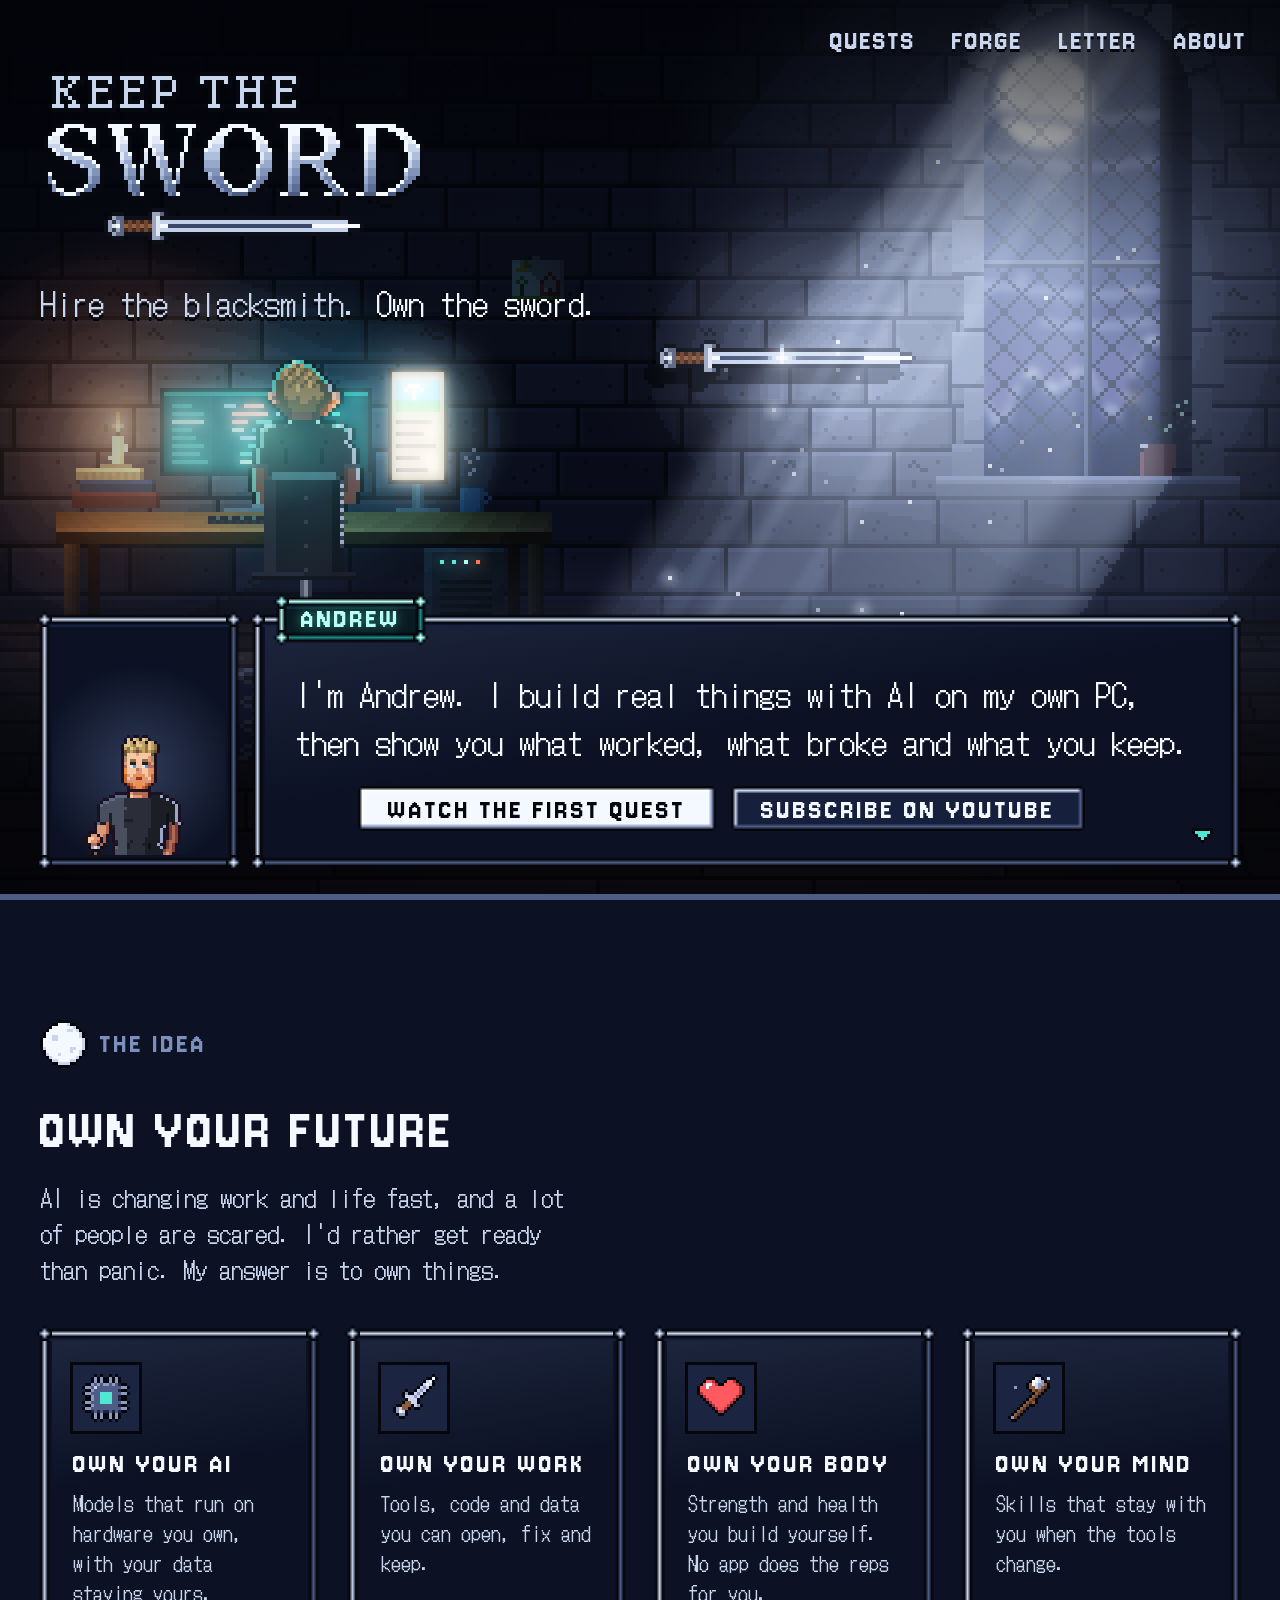
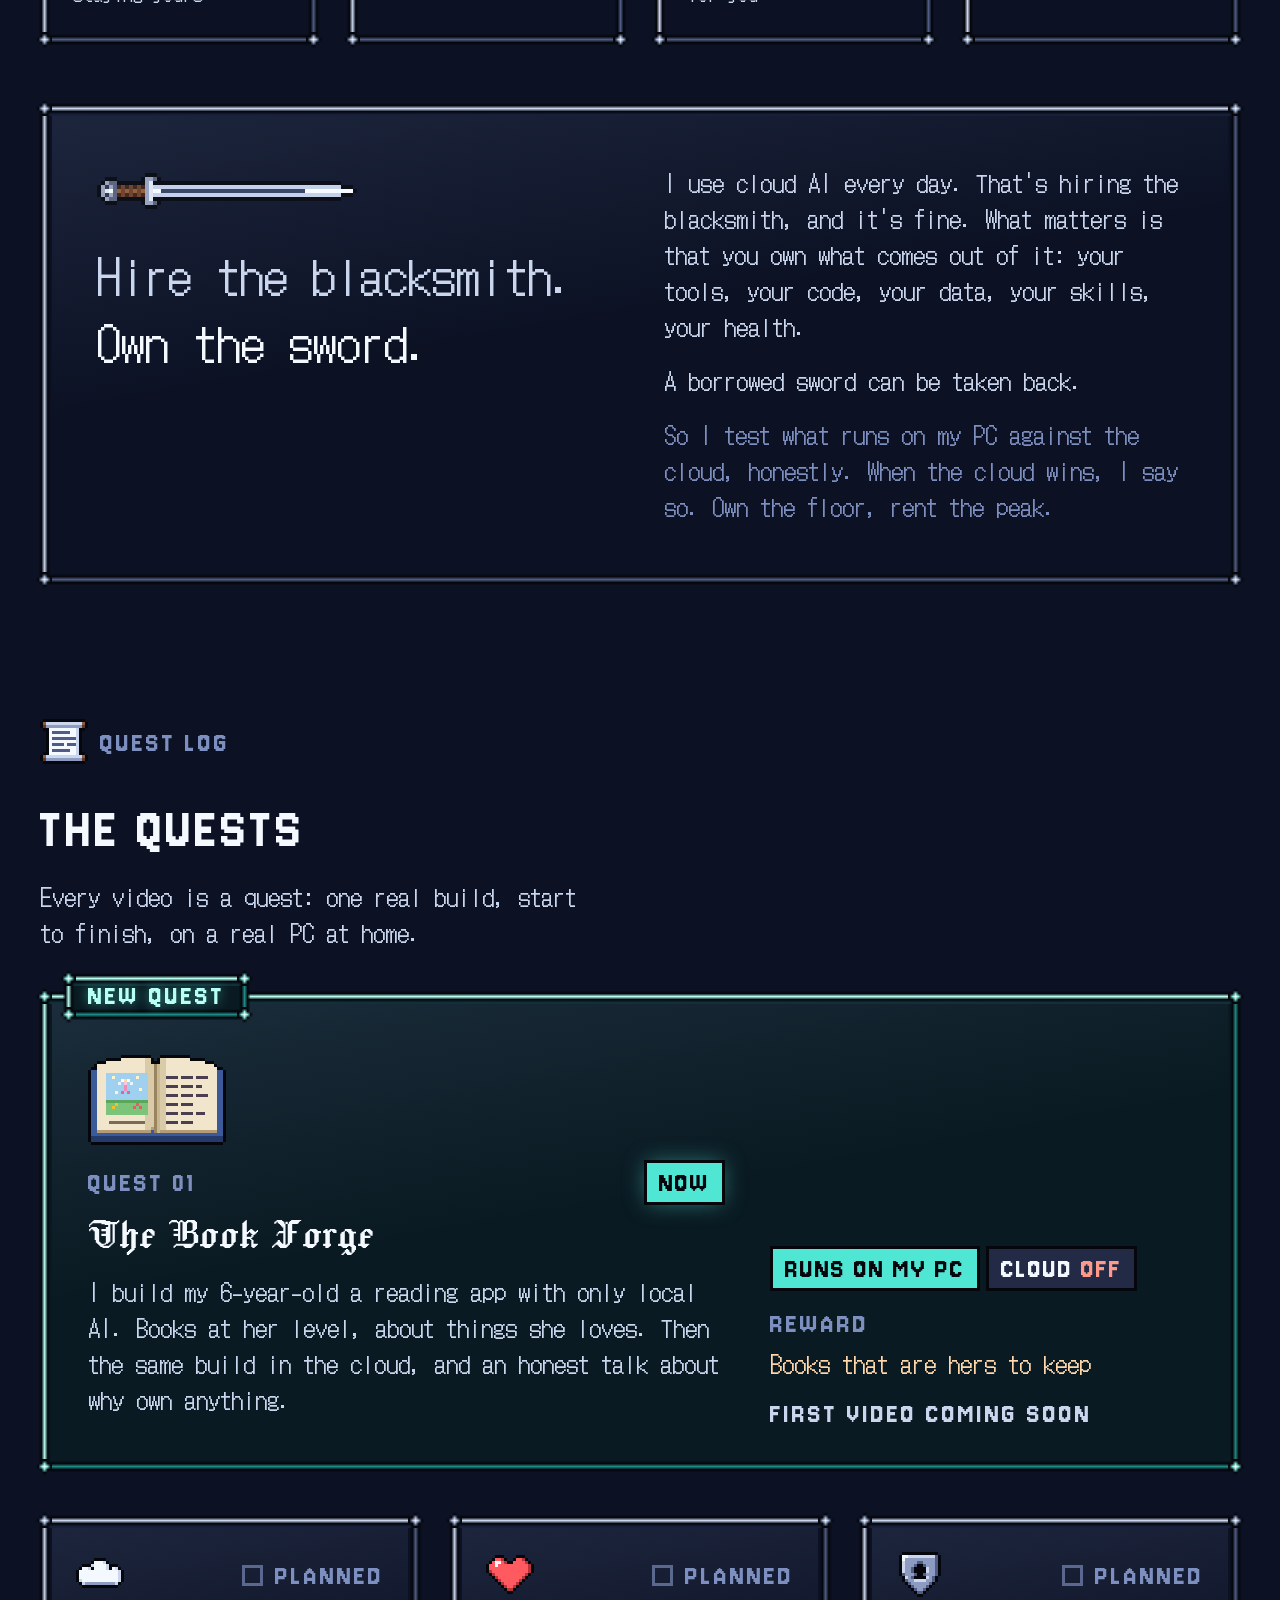
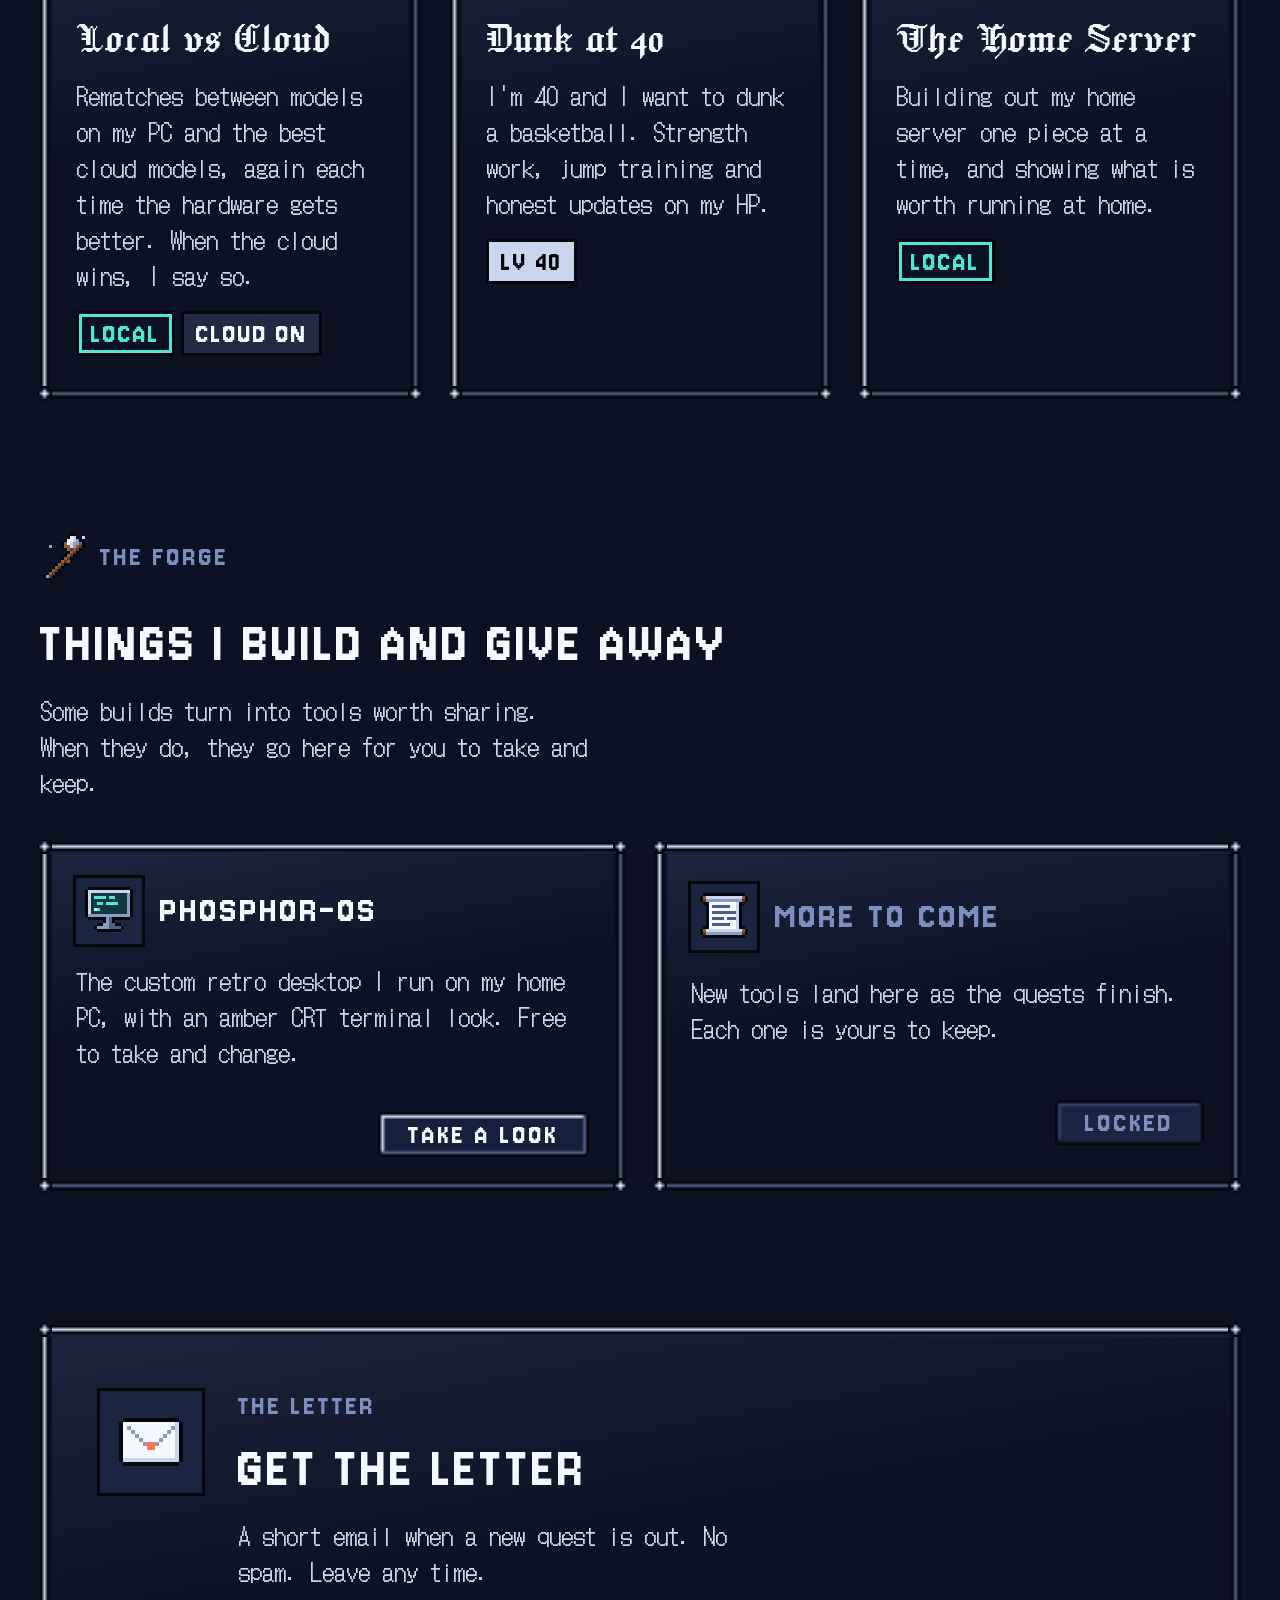
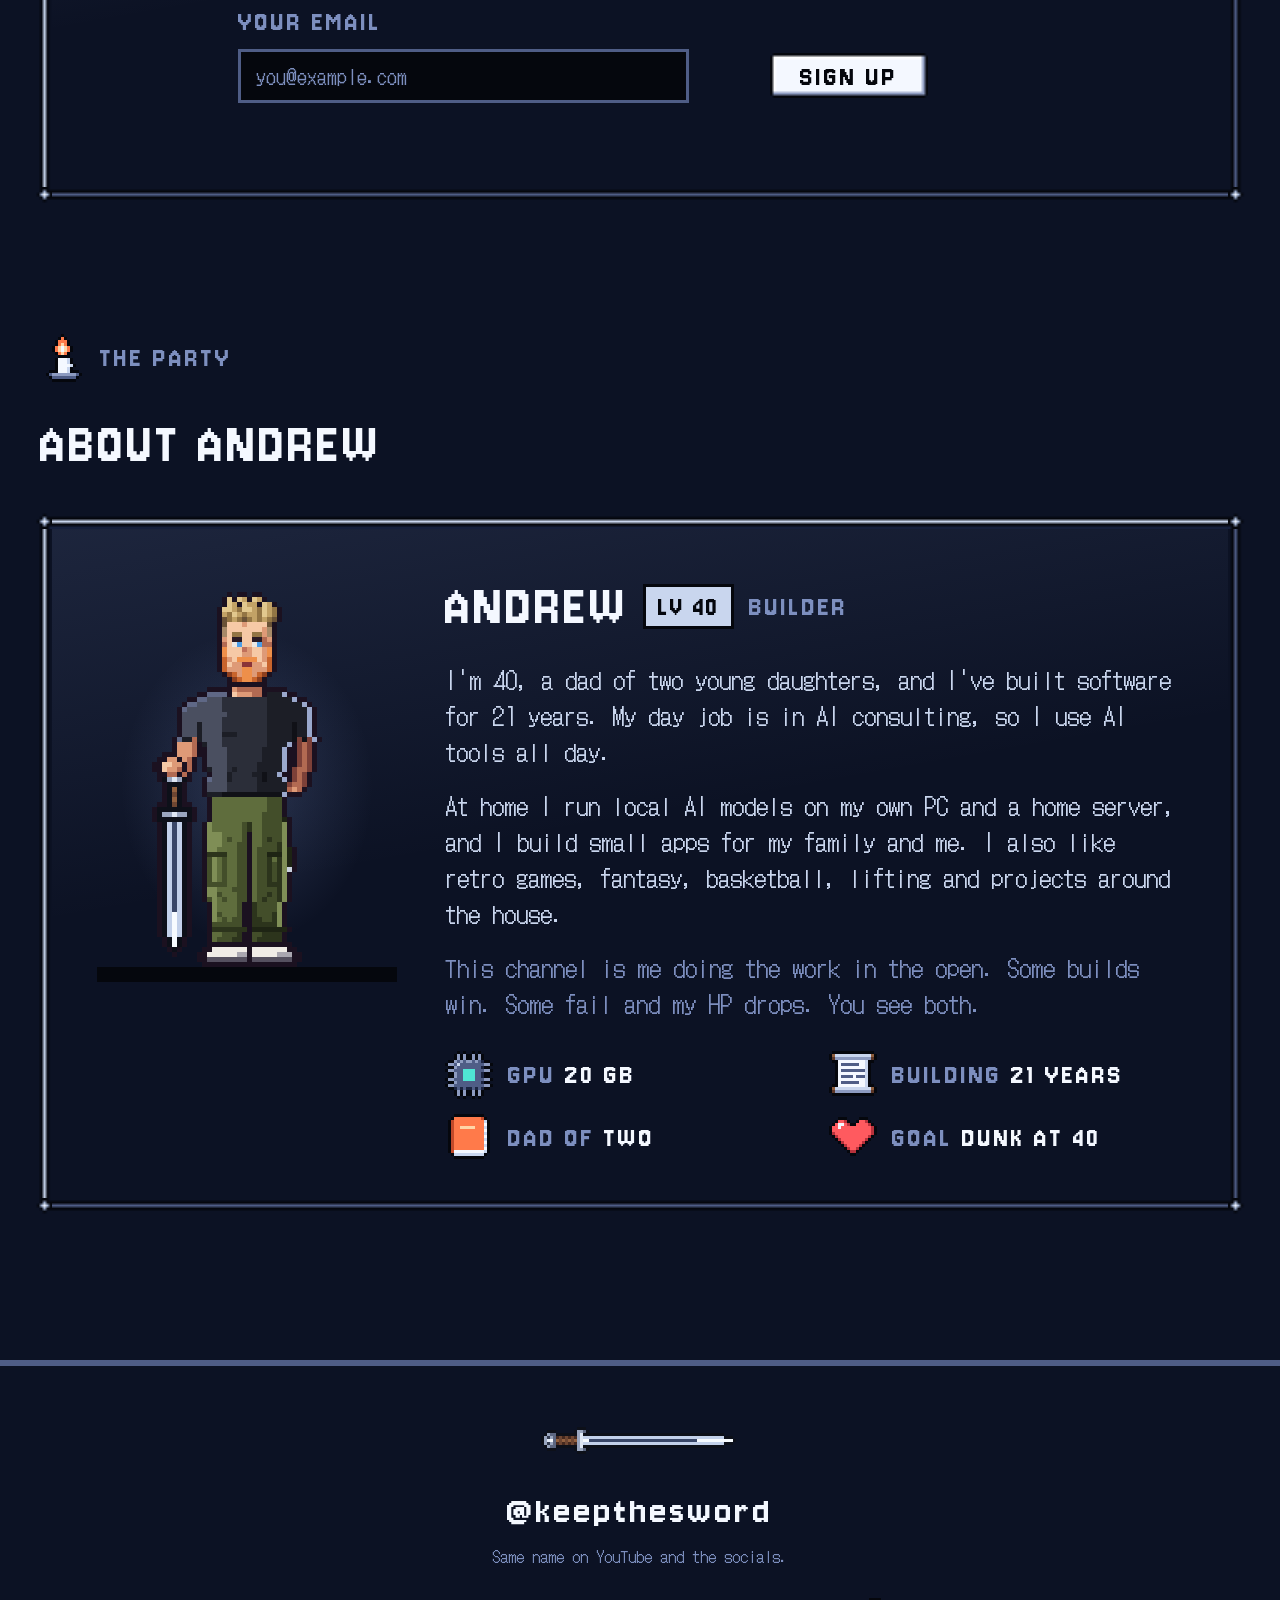
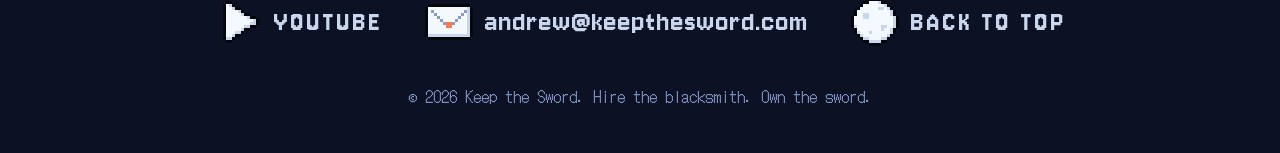
==== index.html @ 9c08d568 "Keep the Sword site v1: home page, 404, icons, og image Co-Authored-By: Claude Opus 5.5 <noreply@ant" ====
<!doctype html>
<html lang="en">
<head>
<meta charset="utf-8">
<meta name="viewport" content="width=device-width, initial-scale=1">
<title>Keep the Sword: hire the blacksmith, own the sword</title>
<meta name="description" content="Andrew builds real things with AI on his own PC at home, and shows what worked, what broke and what you get to keep. Own your AI, your work, your body and your mind.">
<link rel="canonical" href="https://keepthesword.com/">
<meta name="theme-color" content="#0c1224">
<meta property="og:type" content="website">
<meta property="og:site_name" content="Keep the Sword">
<meta property="og:title" content="Keep the Sword">
<meta property="og:description" content="Hire the blacksmith. Own the sword. Real builds with AI on a real PC at home.">
<meta property="og:url" content="https://keepthesword.com/">
<meta property="og:image" content="https://keepthesword.com/assets/og-image.png">
<meta property="og:image:width" content="1200">
<meta property="og:image:height" content="630">
<meta property="og:image:alt" content="Pixel art of Andrew at his PC in a moonlit stone keep, a sword on the wall in the moonbeam, and the words Keep the Sword.">
<meta name="twitter:card" content="summary_large_image">
<meta name="twitter:title" content="Keep the Sword">
<meta name="twitter:description" content="Hire the blacksmith. Own the sword. Real builds with AI on a real PC at home.">
<meta name="twitter:image" content="https://keepthesword.com/assets/og-image.png">
<link rel="icon" href="favicon.ico" sizes="16x16 32x32 48x48">
<link rel="icon" href="assets/icons/icon-192.png" type="image/png" sizes="192x192">
<link rel="apple-touch-icon" href="assets/icons/apple-touch-icon.png">
<link rel="manifest" href="site.webmanifest">
<link rel="preload" href="assets/fonts/DotGothic16-Regular.woff2" as="font" type="font/woff2" crossorigin>
<link rel="preload" href="assets/fonts/Jersey10-Regular.woff2" as="font" type="font/woff2" crossorigin>
<link rel="stylesheet" href="assets/css/tokens.css">
<link rel="stylesheet" href="assets/css/site.css">
</head>
<body>
<a class="skip" href="#main">Skip to content</a>

<header class="hero" id="top">
  <!-- The keep at night. Layers, light and values follow brand/system/src/scene.js (hero-space coordinates). -->
  <div class="scene" role="img" aria-label="Pixel art: Andrew at his PC in a moonlit stone keep at night. A candle burns on a stack of books, and a sword hangs on the wall in the moonbeam from an arched window.">
    <img class="l sky" src="assets/img/scene/sky-v8.png" alt="" width="640" height="360">
    <img class="l room" src="assets/img/scene/room-v8.png" alt="" width="640" height="360">
    <svg class="l light" viewBox="-80 -45 640 360" aria-hidden="true" focusable="false">
      <defs>
        <radialGradient id="gWin" cx="392" cy="112" r="110" gradientUnits="userSpaceOnUse">
          <stop offset="0" stop-color="#9fbaff" stop-opacity=".30"/><stop offset="1" stop-color="#9fbaff" stop-opacity="0"/></radialGradient>
        <linearGradient id="gShaft" x1="392" y1="58" x2="250" y2="262" gradientUnits="userSpaceOnUse">
          <stop offset="0" stop-color="#e2ecff" stop-opacity=".42"/>
          <stop offset=".5" stop-color="#c4d6ff" stop-opacity=".18"/>
          <stop offset="1" stop-color="#b0c4ff" stop-opacity=".06"/></linearGradient>
        <radialGradient id="gSword" cx="326" cy="141" r="44" gradientUnits="userSpaceOnUse">
          <stop offset="0" stop-color="#cfdcff" stop-opacity=".22"/><stop offset="1" stop-color="#cfdcff" stop-opacity="0"/></radialGradient>
        <radialGradient id="gScreen" cx="187" cy="160" r="60" gradientUnits="userSpaceOnUse" gradientTransform="translate(187 160) scale(1 .7) translate(-187 -160)">
          <stop offset="0" stop-color="#4fe6d4" stop-opacity=".55"/><stop offset=".45" stop-color="#3bb8c8" stop-opacity=".18"/><stop offset="1" stop-color="#3bb8c8" stop-opacity="0"/></radialGradient>
        <radialGradient id="gPage" cx="224" cy="157" r="26" gradientUnits="userSpaceOnUse">
          <stop offset="0" stop-color="#fff1d6" stop-opacity=".14"/><stop offset="1" stop-color="#fff1d6" stop-opacity="0"/></radialGradient>
        <radialGradient id="gCandle" cx="149" cy="157" r="48" gradientUnits="userSpaceOnUse">
          <stop offset="0" stop-color="#ffb070" stop-opacity=".62"/><stop offset=".3" stop-color="#ff8a4c" stop-opacity=".22"/><stop offset="1" stop-color="#ff8a4c" stop-opacity="0"/></radialGradient>
        <linearGradient id="gFog" x1="0" y1="186" x2="0" y2="250" gradientUnits="userSpaceOnUse">
          <stop offset="0" stop-color="#7c8ed6" stop-opacity="0"/><stop offset=".45" stop-color="#7c8ed6" stop-opacity=".13"/><stop offset="1" stop-color="#7c8ed6" stop-opacity="0"/></linearGradient>
        <filter id="fs" x="-50%" y="-50%" width="200%" height="200%"><feGaussianBlur stdDeviation="2.4"/></filter>
        <filter id="fs2" x="-50%" y="-50%" width="200%" height="200%"><feGaussianBlur stdDeviation=".8"/></filter>
      </defs>
      <rect x="-100" y="-100" width="800" height="500" fill="url(#gWin)"/>
      <g class="shafts">
        <g filter="url(#fs)">
          <polygon points="369,60 391,52 391,170 362,210 255,262 228,262" fill="url(#gShaft)"/>
          <polygon points="392,52 410,62 410,170 384,210 282,262 257,262" fill="url(#gShaft)"/>
        </g>
        <g filter="url(#fs2)" opacity=".55">
          <polygon points="372,70 376,68 262,250 256,250" fill="url(#gShaft)"/>
          <polygon points="383,60 386,60 272,254 268,254" fill="url(#gShaft)"/>
          <polygon points="399,62 404,64 290,256 284,256" fill="url(#gShaft)"/>
        </g>
      </g>
      <rect x="-100" y="-100" width="800" height="500" fill="url(#gSword)"/>
      <rect x="-100" y="-100" width="800" height="500" fill="url(#gScreen)"/>
      <rect x="-100" y="-100" width="800" height="500" fill="url(#gPage)"/>
      <rect x="-100" y="-100" width="800" height="500" fill="url(#gCandle)"/>
      <rect x="-100" y="186" width="800" height="64" fill="url(#gFog)"/>
    </svg>
    <img class="l bloom1" src="assets/img/scene/glow-v8.png" alt="" width="640" height="360">
    <img class="l bloom2" src="assets/img/scene/glow-v8.png" alt="" width="640" height="360">
    <svg class="l fx" viewBox="-80 -45 640 360" aria-hidden="true" focusable="false">
      <defs>
        <filter id="fh"><feGaussianBlur stdDeviation="1.2"/></filter>
        <radialGradient id="gFlick" cx="149" cy="157" r="30" gradientUnits="userSpaceOnUse">
          <stop offset="0" stop-color="#ffb070" stop-opacity=".45"/><stop offset=".4" stop-color="#ff8a4c" stop-opacity=".14"/><stop offset="1" stop-color="#ff8a4c" stop-opacity="0"/></radialGradient>
      </defs>
      <!-- candle flicker: extra warm light at the candle, opacity animated -->
      <rect class="flick" x="100" y="110" width="100" height="100" fill="url(#gFlick)" opacity=".55"/>
      <!-- sword shimmer: a light runs along the fuller (centre row, keeps the blade symmetric), then a glint -->
      <rect class="sweep" x="300" y="140" width="3" height="1" fill="#ffffff" shape-rendering="crispEdges"/>
      <g class="star" fill="#ffffff" shape-rendering="crispEdges">
        <rect x="313" y="140" width="5" height="1"/><rect x="315" y="138" width="1" height="5"/>
      </g>
      <!-- dust in the moonbeam (tools/motes.mjs) -->
      <g class="drift d1"><g filter="url(#fh)" fill="#cfe0ff" opacity=".35"><circle cx="313.5" cy="153.5" r="2.2"/></g><g fill="#eef4ff" shape-rendering="crispEdges"><rect class="tw" x="329" y="139" width="1" height="1" opacity="0.58"/><rect x="286" y="251" width="1" height="1" opacity="0.42"/><rect x="387" y="67" width="1" height="1" opacity="0.37"/><rect x="334" y="222" width="1" height="1" opacity="0.71"/><rect x="335" y="221" width="1" height="1" opacity="0.55"/><rect class="tw" x="282" y="253" width="1" height="1" opacity="0.70"/><rect x="270" y="219" width="1" height="1" opacity="0.85"/><rect x="313" y="153" width="1" height="1" opacity="0.37"/><rect x="382" y="163" width="1" height="1" opacity="0.81"/><rect x="320" y="222" width="1" height="1" opacity="0.53"/><rect class="tw" x="389" y="157" width="1" height="1" opacity="0.56"/><rect x="273" y="251" width="1" height="1" opacity="0.45"/><rect x="388" y="154" width="1" height="1" opacity="0.35"/><rect x="330" y="237" width="1" height="1" opacity="0.45"/><rect x="313" y="166" width="1" height="1" opacity="0.37"/><rect class="tw" x="250" y="253" width="1" height="1" opacity="0.74"/></g></g>
      <g class="drift d2"><g filter="url(#fh)" fill="#cfe0ff" opacity=".35"><circle cx="335.5" cy="203.5" r="2.2"/><circle cx="250.5" cy="231.5" r="2.2"/><circle cx="287.5" cy="195.5" r="2.2"/></g><g fill="#eef4ff" shape-rendering="crispEdges"><rect x="335" y="203" width="1" height="1" opacity="0.43"/><rect x="334" y="209" width="1" height="1" opacity="0.30"/><rect x="319" y="245" width="1" height="1" opacity="0.74"/><rect class="tw" x="385" y="61" width="1" height="1" opacity="0.61"/><rect x="370" y="168" width="1" height="1" opacity="0.47"/><rect x="348" y="222" width="1" height="1" opacity="0.35"/><rect x="345" y="204" width="1" height="1" opacity="0.92"/><rect x="250" y="231" width="1" height="1" opacity="0.94"/><rect class="tw" x="336" y="117" width="1" height="1" opacity="0.62"/><rect x="334" y="145" width="1" height="1" opacity="0.49"/><rect x="354" y="91" width="1" height="1" opacity="0.74"/><rect x="304" y="199" width="1" height="1" opacity="0.78"/><rect x="318" y="169" width="1" height="1" opacity="0.64"/><rect class="tw" x="381" y="125" width="1" height="1" opacity="0.89"/><rect x="287" y="195" width="1" height="1" opacity="0.83"/></g></g>
      <g class="drift d3"><g filter="url(#fh)" fill="#cfe0ff" opacity=".35"></g><g fill="#eef4ff" shape-rendering="crispEdges"><rect x="375" y="161" width="1" height="1" opacity="0.39"/><rect class="tw" x="335" y="181" width="1" height="1" opacity="0.73"/><rect x="403" y="123" width="1" height="1" opacity="0.38"/><rect x="367" y="167" width="1" height="1" opacity="0.78"/><rect x="347" y="176" width="1" height="1" opacity="0.75"/><rect x="326" y="171" width="1" height="1" opacity="0.36"/><rect class="tw" x="320" y="163" width="1" height="1" opacity="0.38"/><rect x="324" y="203" width="1" height="1" opacity="0.51"/><rect x="377" y="144" width="1" height="1" opacity="0.50"/><rect x="285" y="233" width="1" height="1" opacity="0.65"/><rect x="345" y="227" width="1" height="1" opacity="0.52"/><rect class="tw" x="367" y="181" width="1" height="1" opacity="0.67"/><rect x="329" y="136" width="1" height="1" opacity="0.89"/><rect x="403" y="113" width="1" height="1" opacity="0.66"/><rect x="399" y="115" width="1" height="1" opacity="0.84"/></g></g>
    </svg>
    <img class="l fg" src="assets/img/scene/fg-hero.png" alt="" width="640" height="360">
    <div class="grade"></div>
  </div>

  <nav aria-label="Main">
    <ul class="topnav">
      <li><a href="#quests">Quests</a></li>
      <li><a href="#forge">Forge</a></li>
      <li><a href="#letter">Letter</a></li>
      <li><a href="#about">About</a></li>
    </ul>
  </nav>

  <div class="title">
    <h1><img class="wm" src="assets/img/ui/wordmark-v3.png" alt="Keep the Sword" width="98" height="48"></h1>
    <p class="tagline">Hire the blacksmith. <b>Own the sword.</b></p>
  </div>

  <section class="intro" aria-label="Hello from Andrew">
    <div class="wrap dialog">
      <div class="win portrait"><img src="assets/img/ui/andrew-v8-bust.png" alt="Andrew as a pixel sprite: short blond hair, a ginger beard, a black tee." width="44" height="40"></div>
      <div class="win say has-tab">
        <span class="tab">Andrew</span>
        <p>I'm Andrew. I build real things with AI on my own PC, then show you what worked, what broke and what you keep.</p>
        <ul class="menu">
          <!-- TODO: point at the first video once it is live -->
          <li><a class="btn btn-primary" href="#quest-book-forge"><span>Watch the first quest</span></a></li>
          <li><a class="btn" href="https://www.youtube.com/@keepthesword" rel="me"><span>Subscribe on YouTube</span></a></li>
        </ul>
        <a class="more" href="#thesis"><img src="assets/img/ui/next.png" alt="More" width="7" height="5"></a>
      </div>
    </div>
  </section>
</header>

<main id="main">

  <section id="thesis" aria-labelledby="thesis-h">
    <div class="wrap">
      <header class="sec-head">
        <p class="label label-ico"><img class="ico" src="assets/img/icons/moon.png" alt="" width="16" height="16">The idea</p>
        <h2 class="h2" id="thesis-h">Own your future</h2>
        <p class="lead">AI is changing work and life fast, and a lot of people are scared. I'd rather get ready than panic. My answer is to own things.</p>
      </header>

      <ul class="grid grid-4 plain" role="list">
        <li class="win own">
          <div class="tile"><img class="ico" src="assets/img/icons/chip.png" alt="" width="16" height="16"></div>
          <h3 class="name">Own your AI</h3>
          <p>Models that run on hardware you own, with your data staying yours.</p>
        </li>
        <li class="win own">
          <div class="tile"><img class="ico" src="assets/img/icons/sword.png" alt="" width="16" height="16"></div>
          <h3 class="name">Own your work</h3>
          <p>Tools, code and data you can open, fix and keep.</p>
        </li>
        <li class="win own">
          <div class="tile"><img class="ico" src="assets/img/icons/heart.png" alt="" width="16" height="16"></div>
          <h3 class="name">Own your body</h3>
          <p>Strength and health you build yourself. No app does the reps for you.</p>
        </li>
        <li class="win own">
          <div class="tile"><img class="ico" src="assets/img/icons/staff.png" alt="" width="16" height="16"></div>
          <h3 class="name">Own your mind</h3>
          <p>Skills that stay with you when the tools change.</p>
        </li>
      </ul>

      <div class="win smith">
        <div>
          <img class="sword" src="assets/img/ui/sword-A-sym.png" alt="" width="66" height="9">
          <blockquote><p>Hire the blacksmith.<br><b>Own the sword.</b></p></blockquote>
        </div>
        <div>
          <p>I use cloud AI every day. That's hiring the blacksmith, and it's fine. What matters is that you own what comes out of it: your tools, your code, your data, your skills, your health.</p>
          <p>A borrowed sword can be taken back.</p>
          <p class="dim">So I test what runs on my PC against the cloud, honestly. When the cloud wins, I say so. Own the floor, rent the peak.</p>
        </div>
      </div>
    </div>
  </section>

  <section id="quests" aria-labelledby="quests-h">
    <div class="wrap">
      <header class="sec-head">
        <p class="label label-ico"><img class="ico" src="assets/img/icons/quest.png" alt="" width="16" height="16">Quest log</p>
        <h2 class="h2" id="quests-h">The quests</h2>
        <p class="lead">Every video is a quest: one real build, start to finish, on a real PC at home.</p>
      </header>

      <div class="grid grid-q">
        <article class="win active has-tab quest feature" id="quest-book-forge" aria-labelledby="q1">
          <span class="tab">New quest</span>
          <div class="q-main">
            <img class="book" src="assets/img/ui/storybook.png" alt="" width="46" height="31">
            <div class="quest-meta"><span class="label">Quest 01</span><span class="chip chip-now">Now</span></div>
            <h3 class="quest-title" id="q1">The Book Forge</h3>
            <p>I build my 6-year-old a reading app with only local AI. Books at her level, about things she loves. Then the same build in the cloud, and an honest talk about why own anything.</p>
          </div>
          <div class="q-side">
            <ul class="chips" role="list"><li class="chip chip-pc">Runs on my PC</li><li class="chip">Cloud <span class="off">Off</span></li></ul>
            <div class="reward">
              <span class="label">Reward</span>
              <p class="warm">Books that are hers to keep</p>
              <p class="label soon">First video coming soon</p>
            </div>
          </div>
        </article>

        <article class="win quest" aria-labelledby="q2">
          <div class="top"><img class="ico" src="assets/img/icons/cloud.png" alt="" width="16" height="16"><span class="status label"><img src="assets/img/ui/box.png" alt="" width="7" height="7">Planned</span></div>
          <h3 class="quest-title" id="q2">Local vs Cloud</h3>
          <p>Rematches between models on my PC and the best cloud models, again each time the hardware gets better. When the cloud wins, I say so.</p>
          <ul class="chips" role="list"><li class="chip chip-local">Local</li><li class="chip">Cloud on</li></ul>
        </article>

        <article class="win quest" aria-labelledby="q3">
          <div class="top"><img class="ico" src="assets/img/icons/heart.png" alt="" width="16" height="16"><span class="status label"><img src="assets/img/ui/box.png" alt="" width="7" height="7">Planned</span></div>
          <h3 class="quest-title" id="q3">Dunk at 40</h3>
          <p>I'm 40 and I want to dunk a basketball. Strength work, jump training and honest updates on my HP.</p>
          <ul class="chips" role="list"><li class="chip chip-lv">LV 40</li></ul>
        </article>

        <article class="win quest" aria-labelledby="q4">
          <div class="top"><img class="ico" src="assets/img/icons/shield.png" alt="" width="16" height="16"><span class="status label"><img src="assets/img/ui/box.png" alt="" width="7" height="7">Planned</span></div>
          <h3 class="quest-title" id="q4">The Home Server</h3>
          <p>Building out my home server one piece at a time, and showing what is worth running at home.</p>
          <ul class="chips" role="list"><li class="chip chip-local">Local</li></ul>
        </article>
      </div>
    </div>
  </section>

  <section id="forge" aria-labelledby="forge-h">
    <div class="wrap">
      <header class="sec-head">
        <p class="label label-ico"><img class="ico" src="assets/img/icons/staff.png" alt="" width="16" height="16">The forge</p>
        <h2 class="h2" id="forge-h">Things I build and give away</h2>
        <p class="lead">Some builds turn into tools worth sharing. When they do, they go here for you to take and keep.</p>
      </header>

      <div class="grid grid-2">
        <article class="win tool" aria-labelledby="t1">
          <div class="head">
            <div class="tile"><img class="ico" src="assets/img/icons/monitor.png" alt="" width="16" height="16"></div>
            <h3 class="name" id="t1">Phosphor-OS</h3>
          </div>
          <p>The custom retro desktop I run on my home PC, with an amber CRT terminal look. Free to take and change.</p>
          <ul class="menu">
            <!-- TODO: link to the Phosphor-OS page or repo when it is public -->
            <li><a class="btn" href="#todo-phosphor-os"><span>Take a look</span></a></li>
          </ul>
        </article>

        <article class="win tool locked" aria-labelledby="t2">
          <div class="head">
            <div class="tile"><img class="ico" src="assets/img/icons/quest.png" alt="" width="16" height="16"></div>
            <h3 class="name" id="t2">More to come</h3>
          </div>
          <p>New tools land here as the quests finish. Each one is yours to keep.</p>
          <ul class="menu">
            <li><span class="btn btn-locked" aria-disabled="true"><span>Locked</span></span></li>
          </ul>
        </article>
      </div>
    </div>
  </section>

  <section id="letter" aria-labelledby="letter-h">
    <div class="wrap">
      <div class="win letter">
        <div class="tile-big"><img src="assets/img/icons/letter.png" alt="" width="16" height="16"></div>
        <div>
          <p class="label">The letter</p>
          <h2 class="h2" id="letter-h">Get the letter</h2>
          <p class="lead">A short email when a new quest is out. No spam. Leave any time.</p>
        </div>
        <!-- TODO: no backend yet. Set action to the mail provider's endpoint and remove data-todo. -->
        <form class="signup" action="#" method="post" data-todo="signup" novalidate>
          <label class="label" for="email">Your email</label>
          <div class="row">
            <input class="field" id="email" name="email" type="email" autocomplete="email" inputmode="email" placeholder="you@example.com" required>
            <ul class="menu"><li><button class="btn btn-primary" type="submit"><span>Sign up</span></button></li></ul>
          </div>
          <p class="form-note dim" id="form-note" role="status" aria-live="polite"></p>
        </form>
      </div>
    </div>
  </section>

  <section id="about" aria-labelledby="about-h">
    <div class="wrap">
      <header class="sec-head">
        <p class="label label-ico"><img class="ico" src="assets/img/icons/candle.png" alt="" width="16" height="16">The party</p>
        <h2 class="h2" id="about-h">About Andrew</h2>
      </header>
      <div class="win party">
        <div class="stage"><img src="assets/img/ui/andrew-v8.png" alt="Andrew as a pixel sprite: short blond hair, a short ginger beard, a black tee, olive cargo pants and white sneakers, holding a sword point down." width="44" height="75"></div>
        <div>
          <div class="who"><span class="big">Andrew</span><span class="chip chip-lv">LV 40</span><span class="label">Builder</span></div>
          <p>I'm 40, a dad of two young daughters, and I've built software for 21 years. My day job is in AI consulting, so I use AI tools all day.</p>
          <p>At home I run local AI models on my own PC and a home server, and I build small apps for my family and me. I also like retro games, fantasy, basketball, lifting and projects around the house.</p>
          <p class="dim">This channel is me doing the work in the open. Some builds win. Some fail and my HP drops. You see both.</p>
          <ul class="stats" role="list">
            <li><img class="ico" src="assets/img/icons/chip.png" alt="" width="16" height="16"><span class="label">GPU <b>20 GB</b></span></li>
            <li><img class="ico" src="assets/img/icons/quest.png" alt="" width="16" height="16"><span class="label">Building <b>21 years</b></span></li>
            <li><img class="ico" src="assets/img/icons/book.png" alt="" width="16" height="16"><span class="label">Dad of <b>two</b></span></li>
            <li><img class="ico" src="assets/img/icons/heart.png" alt="" width="16" height="16"><span class="label">Goal <b>dunk at 40</b></span></li>
          </ul>
        </div>
      </div>
    </div>
  </section>

</main>

<footer class="foot">
  <div class="wrap">
    <img class="sword" src="assets/img/ui/sword-A-sym.png" alt="" width="66" height="9">
    <p class="handle">@keepthesword</p>
    <p class="small">Same name on YouTube and the socials.</p>
    <nav aria-label="Elsewhere">
      <ul>
        <li><a href="https://www.youtube.com/@keepthesword" rel="me"><img class="ico" src="assets/img/icons/play.png" alt="" width="16" height="16">YouTube</a></li>
        <li><a class="lc" href="mailto:andrew@keepthesword.com"><img class="ico" src="assets/img/icons/letter.png" alt="" width="16" height="16">andrew@keepthesword.com</a></li>
        <li><a href="#top"><img class="ico" src="assets/img/icons/moon.png" alt="" width="16" height="16">Back to top</a></li>
      </ul>
    </nav>
    <p class="small">&copy; 2026 Keep the Sword. Hire the blacksmith. Own the sword.</p>
  </div>
</footer>

<script src="assets/js/site.js" defer></script>
</body>
</html>
---- assets/css/tokens.css ----
/* Keep the Sword: design tokens v1.0 (HD Pixel).
   COPIED from brand/system/tokens.css. Only changes: @font-face points at the site's subset woff2 files
   (Latin only) with font-display: swap, and the page-level html/body rules at the end are left out.
   Source of truth for colour, type and spacing. tokens.json holds the same values.
   Sizes are for a 1920 x 1080 frame. For 4K, double every px value (or set --k-scale: 6). */

@font-face { font-family: 'Jersey 10'; src: url('../fonts/Jersey10-Regular.woff2') format('woff2'); font-display: swap; }
@font-face { font-family: 'DotGothic16'; src: url('../fonts/DotGothic16-Regular.woff2') format('woff2'); font-display: swap; }
@font-face { font-family: 'Jacquard 24'; src: url('../fonts/Jacquard24-Regular.woff2') format('woff2'); font-display: swap; }

:root {
  /* ---- colour: base (the night keep) */
  --k-abyss:        #05070d;  /* outlines, deepest shadow, text shadow, text on light chips */
  --k-night:        #0c1224;  /* window fill, page, strip */
  --k-night-hi:     #16203c;  /* 1 art px highlight row under a window's top border */
  --k-stone:        #1b2440;  /* walls, raised fills */
  --k-slate:        #33416a;  /* stone light, dividers. Never a text background */
  --k-bar-empty:    #161a2e;  /* empty part of a stat bar */
  --k-chip:         #222a46;  /* neutral chip fill (CLOUD OFF) */

  /* ---- colour: steel (frames, labels, wordmark) */
  --k-steel-shade:  #4f5d86;  /* frame bottom/right, strip edge. Never text */
  --k-steel:        #8d9bc0;  /* frame face, to-do text */
  --k-steel-light:  #c9d6ee;  /* frame top/left, body text, LV chip fill */
  --k-mist:         #7d8fbf;  /* labels, units, secondary text */
  --k-done:         #6f7fa8;  /* finished list items (on night only) */
  --k-moonwhite:    #f4f8ff;  /* headlines, primary text, glints */

  /* ---- colour: meaning. Teal = the machine. Ember = people. Moon = the world and the sword. */
  --k-teal:         #4fe6d4;  /* screens, VRAM, NOW, tabs, "runs on my PC" */
  --k-teal-light:   #b8fff4;  /* tab text, teal frame highlight */
  --k-teal-shade:   #1f8a86;  /* teal frame bottom/right */
  --k-teal-deep:    #0d3a40;  /* teal window fill tint, icon shadow */
  --k-ember:        #ff7a4a;  /* candle, rewards, warm words */
  --k-ember-light:  #ffd6a8;  /* warm text, candle core */
  --k-hp:           #ff5a5f;  /* HP bar only */
  --k-off:          #ff9a8a;  /* "OFF" and "FAILED" status words */

  /* ---- colour: Andrew (sprite only, never UI) */
  --k-outline-sprite: #1b1120;

  /* ---- glows (only next to a source) */
  --k-glow-teal:  0 0 22px rgba(79, 230, 212, .5);
  --k-glow-hp:    0 0 18px rgba(255, 90, 95, .45);
  --k-glow-tab:   0 0 12px rgba(79, 230, 212, .6);
  --k-sheen:      linear-gradient(170deg, rgba(150, 175, 240, .12) 0%, rgba(150, 175, 240, 0) 45%);
  --k-text-shadow: 0 3px 0 #05070d;     /* 1 art px at 3x. Use 0 4px 0 at 4x, 0 6px 0 at 4K */

  /* ---- type */
  --k-font-label: 'Jersey 10', sans-serif;      /* labels, numbers, stats, tabs, buttons, thumbnail words */
  --k-font-body:  'DotGothic16', monospace;     /* sentences: dialog, quest steps, captions */
  --k-font-title: 'Jacquard 24', serif;         /* quest titles only */

  --k-size-label-s: 30px;   /* stat labels, chips, tabs, meta */
  --k-size-label-m: 40px;   /* values (86 / 100) */
  --k-size-label-l: 60px;   /* names, window headings */
  --k-size-thumb:   180px;  /* thumbnail words, 160 to 200 */
  --k-size-body:    32px;   /* DotGothic16 at 2x its 16 px grid */
  --k-size-body-s:  24px;   /* captions on sheets and docs only, never on video */
  --k-size-title-s: 48px;   /* quest title in the strip */
  --k-size-title-l: 72px;   /* quest title on the card */
  --k-track-label:  2px;    /* UPPERCASE labels: 2 to 4 px */
  --k-track-name:   3px;

  /* ---- grid and spacing (art px x scale) */
  --k-scale:        3;      /* UI at 1080p. 6 at 4K. Scenes 4 or 5, avatar 16, sprite sheets 8 */
  --k-px:           3px;    /* 1 art px at the UI scale */
  --k-gap:          15px;   /* 5 art px between windows and at screen edges */
  --k-pad:          18px;   /* 6 art px inside a window (5 to 8 allowed) */
  --k-bar-h:        21px;   /* 7 art px */
  --k-line:         3px;    /* 1 art px outline */
}
---- assets/css/site.css ----
/* Keep the Sword: site styles. Colours, fonts and sizes come from tokens.css (brand system v1.0).
   Pixel rules: every pixel-art image is shown at a whole-number scale with image-rendering: pixelated.
   UI frames are 3x (1 art px = 3 px). The keep scene is 4x (5x on very wide screens). */

/* Values the brand system draws in pixel art but does not list as tokens (from round2 ui.py FRAME['teal']). */
:root {
  --ks-teal-fill: #0a1a22;
  --ks-wrap: 1200px;
  --ks-edge: 15px;                 /* 5 art px at screen edges (mobile) */
  --ks-body: 20px;                 /* DotGothic16, web sizes: 20 / 24 / 32 */
  --ks-lead: 24px;
  --ks-say: 24px;
  --ks-label: 24px;                /* Jersey 10, web sizes: 24 / 30 / 40 / 60 */
  --ks-h2: 40px;
}
@media (min-width: 760px) {
  :root { --ks-edge: 30px; --ks-body: 24px; --ks-lead: 24px; --ks-say: 32px; --ks-label: 30px; --ks-h2: 60px; }
}

*, *::before, *::after { box-sizing: border-box; }
html { background: var(--k-night); scroll-behavior: smooth; scroll-padding-top: 30px; }
body {
  margin: 0; background: var(--k-night); color: var(--k-steel-light);
  font: var(--ks-body)/1.5 var(--k-font-body);
  text-rendering: optimizeSpeed;
}
img { image-rendering: pixelated; max-width: none; }
a { color: var(--k-moonwhite); text-underline-offset: 4px; text-decoration-thickness: 2px; }
a:hover { color: var(--k-teal-light); }
:focus-visible { outline: 3px solid var(--k-moonwhite); outline-offset: 3px; }
p { margin: 0 0 18px; }
.sr-only {
  position: absolute; width: 1px; height: 1px; margin: -1px; padding: 0; overflow: hidden;
  clip: rect(0 0 0 0); white-space: nowrap; border: 0;
}
.skip {
  position: absolute; left: 15px; top: -90px; z-index: 50; padding: 9px 15px;
  background: var(--k-moonwhite); color: var(--k-abyss); font: 30px/1 var(--k-font-label); letter-spacing: 3px;
  text-transform: uppercase; text-decoration: none; box-shadow: 0 0 0 3px var(--k-abyss);
}
.skip:focus { top: 15px; }

.wrap { width: min(100% - 2 * var(--ks-edge), var(--ks-wrap)); margin-inline: auto; }

/* ---------- labels and type ---------- */
.label {
  font-family: var(--k-font-label); font-size: var(--ks-label); line-height: 1;
  letter-spacing: 3px; text-transform: uppercase; color: var(--k-mist);
}
.label-ico { display: inline-flex; align-items: center; gap: 12px; }
h2, h3 { margin: 0; font-weight: 400; }
.h2 {
  font: var(--ks-h2)/1 var(--k-font-label); letter-spacing: 3px; text-transform: uppercase; color: var(--k-moonwhite);
  margin: 15px 0 18px;
}
.quest-title { font: 48px/1.1 var(--k-font-title); color: var(--k-moonwhite); margin: 6px 0 12px; }
.name { font: var(--ks-label)/1 var(--k-font-label); letter-spacing: 3px; color: var(--k-moonwhite); text-transform: uppercase; }
.lead { font-size: var(--ks-lead); color: var(--k-steel-light); max-width: 46ch; }
.warm { color: var(--k-ember-light); }
.dim { color: var(--k-mist); }
.ico { width: 48px; height: 48px; flex: none; }             /* 16 px icons at 3x */

/* ---------- window (ui.frame at 3x via border-image; edges are uniform so nothing is stretched) ---------- */
.win {
  position: relative;
  border: 12px solid transparent;
  border-image: url('../img/ui/frame-steel.png') 6 / 18px / 6px stretch;
  background: var(--k-sheen), var(--k-night);
  background-clip: padding-box;
  padding: 24px 24px 21px;
}
.win.active { border-image-source: url('../img/ui/frame-teal.png'); background: var(--k-sheen), var(--ks-teal-fill); background-clip: padding-box; }
.win.has-tab { padding-top: 42px; }
.tab {
  position: absolute; top: -30px; left: 12px; z-index: 2;
  height: 45px; padding: 0 12px;
  border: 12px solid transparent;
  border-image: url('../img/ui/frame-teal.png') 6 / 18px / 6px stretch;
  background: var(--ks-teal-fill); background-clip: padding-box;
  font: 30px/21px var(--k-font-label); letter-spacing: 3px; text-transform: uppercase;
  color: var(--k-teal-light); text-shadow: var(--k-glow-tab); white-space: nowrap;
}

/* ---------- buttons (kit.button at 3x; height is always 15 art px) ---------- */
.btn {
  position: relative; display: inline-flex; align-items: center; justify-content: center;
  height: 45px; padding: 0 21px;
  border: 9px solid transparent;
  border-image: url('../img/ui/btn-secondary.png') 3 fill / 9px stretch;
  font: 30px/27px var(--k-font-label); letter-spacing: 3px; text-transform: uppercase; white-space: nowrap;
  color: var(--k-moonwhite); text-decoration: none; cursor: pointer; background: none;
}
.btn > span { display: block; padding-top: 3px; }
.btn:hover { color: var(--k-moonwhite); }
.btn:active { border-image-source: url('../img/ui/btn-secondary-pressed.png'); }
.btn:active > span { transform: translateY(3px); }
.btn-primary { border-image-source: url('../img/ui/btn-primary.png'); color: var(--k-abyss); }
.btn-primary:hover { color: var(--k-abyss); }
.btn-primary:active { border-image-source: url('../img/ui/btn-primary-pressed.png'); }
.btn-locked { border-image-source: url('../img/ui/btn-disabled.png'); color: var(--k-mist); cursor: default; }
.btn-locked:hover, .btn-locked:active { color: var(--k-mist); border-image-source: url('../img/ui/btn-disabled.png'); }
.btn-locked:active > span { transform: none; }
/* focus and hover: the sword cursor to the left (cursor-v3 at 3x) */
.btn::before {
  content: ''; position: absolute; left: -63px; top: 3px; width: 45px; height: 21px;
  background: url('../img/ui/cursor-v3.png') 0 0 / 45px 21px no-repeat; image-rendering: pixelated;
  visibility: hidden;
}
.btn:hover::before, .btn:focus-visible::before { visibility: visible; }
.btn-locked:hover::before { visibility: hidden; }
.btn:focus-visible { outline: none; }
.menu { display: flex; flex-wrap: wrap; gap: 15px 78px; padding-left: 48px; margin: 0; list-style: none; }
@media (max-width: 759px) {
  .btn { font-size: 24px; letter-spacing: 1px; padding: 0 12px; }
  .btn::before { left: -57px; }
}
@media (min-width: 760px) { .menu { padding-left: 63px; } }

/* ---------- chips ---------- */
.chips { display: flex; flex-wrap: wrap; gap: 12px; margin: 0 0 18px; padding: 3px; list-style: none; }
.chip {
  display: inline-block; padding: 4px 12px 2px; font: var(--ks-label)/1.1 var(--k-font-label); letter-spacing: 2px;
  text-transform: uppercase; box-shadow: 0 0 0 3px var(--k-abyss); background: var(--k-chip); color: var(--k-moonwhite);
}
.chip-now, .chip-pc { background: var(--k-teal); color: var(--k-abyss); }
.chip-now { box-shadow: 0 0 0 3px var(--k-abyss), var(--k-glow-teal); }
.chip-local { background: var(--k-night); color: var(--k-teal); box-shadow: inset 0 0 0 3px var(--k-teal), 0 0 0 3px var(--k-abyss); }
.chip-lv { background: var(--k-steel-light); color: var(--k-abyss); }
.chip-quest { background: var(--k-ember); color: var(--k-abyss); }
.chip .off { color: var(--k-off); }

/* ---------- divider with a diamond (from the quest card) ---------- */
.rule { position: relative; height: 3px; background: var(--k-slate); margin: 30px 0; border: 0; }
.rule::after {
  content: ''; position: absolute; left: 50%; top: -6px; width: 15px; height: 15px; margin-left: -7px;
  background: var(--k-steel-light); clip-path: polygon(50% 0, 100% 50%, 50% 100%, 0 50%);
}

/* =====================================================================================
   HERO: the keep at night. Layers and light values follow brand/system/src/scene.js.
   ===================================================================================== */
.hero { position: relative; }
.scene {
  --s: 4;          /* whole-number scale of the scene art */
  --fx: 194;       /* hero-space x at the centre of the view */
  --vb: 222;       /* hero-space y at the bottom of the view */
  position: relative; height: 630px; overflow: hidden; isolation: isolate; background: var(--k-abyss);
}
.scene > .l {
  position: absolute; display: block;
  width: calc(640px * var(--s)); height: calc(360px * var(--s));
  left: round(clamp(calc(100% - 640px * var(--s)), calc(50% - (var(--fx) + 80) * var(--s) * 1px), 0px), calc(var(--s) * 1px));
  top: round(clamp(calc(100% - 360px * var(--s)), calc(100% - (var(--vb) + 45) * var(--s) * 1px), 0px), calc(var(--s) * 1px));
}
.scene svg.l { overflow: visible; }
.scene .sky { filter: blur(4px) saturate(1.1); }
.scene .light, .scene .fx { mix-blend-mode: screen; }
.scene .bloom1 { filter: blur(calc(var(--s) * 1.6px)) brightness(1.5); mix-blend-mode: screen; opacity: .95; }
.scene .bloom2 { filter: blur(calc(var(--s) * 6px)) brightness(1.3); mix-blend-mode: screen; opacity: .8; }
.scene .fg { filter: blur(calc(var(--s) * 2.2px)); }
.scene .grade {
  position: absolute; inset: 0; pointer-events: none;
  background:
    radial-gradient(ellipse 75% 80% at 58% 58%, rgba(0, 0, 0, 0) 45%, rgba(2, 3, 8, .72) 100%),
    linear-gradient(180deg, rgba(2, 3, 8, .55) 0%, rgba(2, 3, 8, 0) 28%);
}
.scene::after {   /* 2 art px steel edge where the keep meets the page (as in the video strip) */
  content: ''; position: absolute; left: 0; right: 0; bottom: 0; height: 6px; background: var(--k-steel-shade); z-index: 3;
}

/* motion: dust drifts in whole art px, the candle flickers, the sword shimmers. Off for reduced motion. */
.fx .sweep, .fx .star { opacity: 0; }
@media (prefers-reduced-motion: no-preference) {
  .fx .drift { animation: drift 18s steps(9) infinite, fade 18s linear infinite; }
  .fx .d2 { animation-duration: 23s, 23s; animation-delay: -8s, -8s; }
  .fx .d3 { animation-duration: 29s, 29s; animation-delay: -17s, -17s; }
  .fx .tw { animation: twinkle 3.4s ease-in-out infinite alternate; }
  .fx .tw:nth-child(3n) { animation-delay: -1.3s; animation-duration: 4.1s; }
  .fx .tw:nth-child(3n+1) { animation-delay: -2.2s; }
  .fx .flick { animation: flicker 3.1s linear infinite; }
  .light .shafts { animation: breathe 9s ease-in-out infinite alternate; }
  .fx .sweep { animation: sweep 11s steps(15) infinite; }
  .fx .star { animation: star 11s linear infinite; }
  .hero.paused * { animation-play-state: paused !important; }
}
@keyframes drift { from { transform: translate(0, 0); } to { transform: translate(-6px, 9px); } }
@keyframes fade { 0% { opacity: 0; } 12% { opacity: 1; } 82% { opacity: 1; } 100% { opacity: 0; } }
@keyframes twinkle { from { opacity: .95; } to { opacity: .2; } }
@keyframes flicker {
  0% { opacity: .55; } 9% { opacity: .9; } 17% { opacity: .45; } 28% { opacity: .8; } 41% { opacity: .6; }
  52% { opacity: 1; } 61% { opacity: .5; } 74% { opacity: .85; } 86% { opacity: .55; } 100% { opacity: .55; }
}
@keyframes breathe { from { opacity: 1; } to { opacity: .78; } }
@keyframes sweep {
  0% { transform: translateX(0); opacity: 0; } 2% { opacity: .9; }
  30% { transform: translateX(45px); opacity: .9; } 31% { opacity: 0; } 100% { transform: translateX(45px); opacity: 0; }
}
@keyframes star { 0%, 28% { opacity: 0; } 34% { opacity: .95; } 44%, 100% { opacity: 0; } }

/* text over the keep */
.topnav {
  position: absolute; z-index: 5; top: 12px; left: 0; right: 0;
  display: flex; justify-content: center; gap: 6px 9px; flex-wrap: wrap;
  padding: 0 var(--ks-edge); margin: 0; list-style: none;
}
.topnav a {
  font: var(--ks-label)/1 var(--k-font-label); letter-spacing: 2px; text-transform: uppercase; text-decoration: none;
  color: var(--k-steel-light); text-shadow: var(--k-text-shadow); padding: 6px 3px;
}
.topnav a:hover { color: var(--k-moonwhite); }
.title {
  position: absolute; z-index: 4; left: 0; right: 0; top: 72px; text-align: center;
  padding: 0 var(--ks-edge);
}
.title h1 { margin: 0; line-height: 0; }
.title .wm { width: 294px; height: 144px; }            /* wordmark 98 x 48 art at 3x */
.tagline {
  margin: 12px auto 0; max-width: 20ch; font: 24px/1.25 var(--k-font-body); color: var(--k-steel-light);
  text-shadow: var(--k-text-shadow);
}
.tagline b { font-weight: 400; color: var(--k-moonwhite); }

/* the dialog: Andrew's intro, straddling the bottom of the keep */
.intro { position: relative; z-index: 6; margin-top: -45px; }
.dialog { display: grid; grid-template-columns: 1fr; gap: 15px; }
.portrait { display: none; }
.say { padding-bottom: 36px; }
.say p { font-size: var(--ks-say); line-height: 1.5; color: var(--k-moonwhite); margin: 0 0 21px; max-width: 34ch; }
.say .menu { flex-direction: column; align-items: flex-start; gap: 15px; }
.more { position: absolute; right: 9px; bottom: 6px; display: block; padding: 6px; line-height: 0; }
.more img { width: 21px; height: 15px; }
@media (prefers-reduced-motion: no-preference) {
  .more img { animation: bob 1.2s steps(2) infinite; }
}
@keyframes bob { from { transform: translateY(0); } to { transform: translateY(6px); } }

@media (max-width: 759px) {
  .say { padding-left: 15px; padding-right: 15px; }
  .say .menu { align-items: stretch; }
}

@media (min-width: 760px) {
  .hero { height: clamp(690px, 100svh, 1035px); }
  .scene { --fx: 280; --vb: 276; position: absolute; inset: 0; height: auto; }
  .topnav { justify-content: flex-end; top: 21px; gap: 6px 30px; }
  .title { left: max(var(--ks-edge), (100% - var(--ks-wrap)) / 2); right: auto; top: 72px; text-align: left; padding: 0; }
  .title .wm { width: 392px; height: 192px; }           /* 4x */
  .tagline { margin: 18px 0 0; max-width: none; font-size: 32px; text-shadow: 0 4px 0 var(--k-abyss); }
  .intro { position: absolute; left: 0; right: 0; bottom: 33px; margin: 0; }
  .dialog { grid-template-columns: auto 1fr; }
  .portrait {
    display: flex; align-items: flex-end; justify-content: center; padding: 18px 21px 0;
    background:
      radial-gradient(circle at 50% 62%, rgba(150, 175, 240, .26) 0, rgba(150, 175, 240, 0) 62%),
      var(--k-night);
    background-clip: padding-box;
  }
  .portrait img { width: 132px; height: 120px; }       /* bust 44 x 40 at 3x */
  .say { padding: 42px 30px 24px; }
  .say p { max-width: 56ch; }
  .say .menu { flex-direction: row; align-items: center; }
}
@media (min-width: 760px) and (max-height: 860px) {
  .title { top: 66px; }
  .title .wm { width: 294px; height: 144px; }          /* 3x on short screens */
  .tagline { margin-top: 12px; font-size: 24px; text-shadow: var(--k-text-shadow); }
}
@media (min-width: 1921px) { .scene { --s: 5; } }

/* =====================================================================================
   SECTIONS
   ===================================================================================== */
main > section { padding: 96px 0 0; }
.hero + main > section:first-child { padding-top: 120px; }
.sec-head { margin-bottom: 42px; }
.grid { display: grid; gap: 45px 30px; }
@media (min-width: 760px) {
  main > section { padding-top: 135px; }
  .grid-2 { grid-template-columns: repeat(2, minmax(0, 1fr)); }
}
@media (min-width: 1100px) {
  .grid-4 { grid-template-columns: repeat(4, minmax(0, 1fr)); }
}
@media (min-width: 640px) and (max-width: 1099px) {
  .grid-4 { grid-template-columns: repeat(2, minmax(0, 1fr)); }
}

/* the four kinds of owning */
@media (max-width: 639px) {
  .own { display: grid; grid-template-columns: 66px 1fr; gap: 0 18px; align-items: start; padding-bottom: 9px; }
  .own .tile { grid-row: 1 / span 2; margin: 0; }
  .grid-4 { gap: 30px; }
}
.plain { list-style: none; margin: 0; padding: 0; }
.own { padding: 24px 21px 6px; }
.own .tile {
  display: grid; place-items: center; width: 66px; height: 66px; margin-bottom: 18px;
  background: var(--k-stone); box-shadow: 0 0 0 3px var(--k-abyss);
}
.own h3 { margin-bottom: 9px; color: var(--k-moonwhite); }
.own p { font-size: 20px; }

/* hire the blacksmith */
.smith { margin-top: 60px; display: grid; gap: 24px 48px; padding: 36px 24px 18px; }
.smith .sword { width: 198px; height: 27px; margin: 9px 0 24px; }   /* sword A 66 x 9 at 3x */
.smith blockquote { margin: 0 0 18px; font: 24px/1.4 var(--k-font-body); color: var(--k-steel-light); }
.smith blockquote p { margin: 0; }
.smith blockquote b { font-weight: 400; color: var(--k-moonwhite); }
@media (min-width: 900px) {
  .smith { grid-template-columns: 1fr 1fr; padding: 48px 45px 30px; align-items: start; }
  .smith .sword { width: 264px; height: 36px; }      /* 4x on wide screens */
  .smith blockquote { font-size: 48px; }
}

/* quest cards */
.grid-q { grid-template-columns: minmax(0, 1fr); }
.quest .soon { color: var(--k-steel-light); }
@media (min-width: 900px) {
  .quest.feature { display: grid; grid-template-columns: 3fr 2fr; gap: 0 48px; align-items: end; padding: 48px 36px 24px; }
}
@media (min-width: 1100px) {
  .grid-q { grid-template-columns: repeat(3, minmax(0, 1fr)); }
  .grid-q .feature { grid-column: 1 / -1; }
}
.quest { display: flex; flex-direction: column; padding-bottom: 12px; }
.quest .top { display: flex; align-items: center; justify-content: space-between; gap: 15px; margin-bottom: 6px; }
.quest .book { width: 138px; height: 93px; display: block; margin: 0 0 18px; }   /* storybook 46 x 31 at 3x */
.quest-meta { display: flex; justify-content: space-between; align-items: center; gap: 12px; flex-wrap: wrap; }
.reward { margin-top: auto; }
.reward .label { display: block; margin-bottom: 6px; }
.status { display: inline-flex; align-items: center; gap: 12px; }
.status img { width: 21px; height: 21px; }           /* the to-do box 7 x 7 at 3x */

/* the forge */
.tool { display: grid; gap: 18px; }
.tool .head { display: flex; align-items: center; gap: 18px; }
.tool .tile { display: grid; place-items: center; width: 66px; height: 66px; background: var(--k-stone); box-shadow: 0 0 0 3px var(--k-abyss); flex: none; }
.tool .name { font-size: 30px; }
.tool .menu { justify-content: flex-end; }
@media (min-width: 760px) { .tool .name { font-size: 40px; } }
.tool.locked .name { color: var(--k-mist); }
.tool .menu { margin-top: 6px; }

/* the letter */
.letter { padding: 42px 24px 30px; }
.signup { display: grid; gap: 12px; max-width: 690px; }
.signup label { display: block; }
.signup .row { display: grid; gap: 18px; }
.field {
  height: 54px; width: 100%; padding: 0 15px;
  font: 20px var(--k-font-body); color: var(--k-moonwhite);
  background: var(--k-abyss); border: 3px solid var(--k-steel-shade); border-radius: 0;
  box-shadow: inset 0 3px 0 var(--k-abyss);
}
.field::placeholder { color: var(--k-mist); opacity: 1; }
.field:focus-visible { outline: 3px solid var(--k-moonwhite); outline-offset: 3px; border-color: var(--k-steel-light); }
.form-note { min-height: 30px; margin: 6px 0 0; font-size: 20px; }
@media (min-width: 760px) {
  .letter { padding: 54px 48px 36px; display: grid; grid-template-columns: auto 1fr; gap: 0 36px; }
  .letter .tile-big { grid-row: 1 / span 3; }
  .signup .row { grid-template-columns: 1fr auto; align-items: center; }
}
.tile-big { display: grid; place-items: center; width: 102px; height: 102px; background: var(--k-stone); box-shadow: 0 0 0 3px var(--k-abyss); margin-bottom: 24px; }
.tile-big img { width: 64px; height: 64px; }          /* letter icon at 4x */

/* about: the party window */
.party { display: grid; gap: 30px; padding: 42px 24px 24px; }
.party .stage {
  display: flex; align-items: flex-end; justify-content: center; min-height: 405px; padding-bottom: 15px;
  background:
    radial-gradient(ellipse 60% 55% at 50% 52%, rgba(150, 175, 240, .2) 0, rgba(150, 175, 240, 0) 70%),
    linear-gradient(180deg, transparent calc(100% - 15px), var(--k-abyss) calc(100% - 15px));
}
.party .stage img { width: 220px; height: 375px; }   /* sprite 44 x 75 at 5x */
.party .who { display: flex; flex-wrap: wrap; align-items: center; gap: 12px 18px; margin-bottom: 24px; }
.party .who .big { font: var(--ks-h2)/1 var(--k-font-label); letter-spacing: 3px; color: var(--k-moonwhite); text-transform: uppercase; }
.stats { list-style: none; margin: 30px 0 0; padding: 0; display: grid; gap: 15px 30px; }
.stats li { display: flex; align-items: center; gap: 15px; }
.stats .label { color: var(--k-mist); }
.stats .label b { font-weight: 400; color: var(--k-moonwhite); }
@media (min-width: 900px) {
  .party { grid-template-columns: 300px 1fr; padding: 48px 45px 36px; gap: 48px; align-items: start; }
  .stats { grid-template-columns: 1fr 1fr; }
}

/* footer */
.foot { margin-top: 150px; border-top: 6px solid var(--k-steel-shade); padding: 60px 0 45px; text-align: center; }
.foot .sword { width: 198px; height: 27px; }
.foot .handle { font: 40px/1 var(--k-font-label); letter-spacing: 3px; color: var(--k-moonwhite); margin: 30px 0 12px; }
.foot nav ul { display: flex; flex-wrap: wrap; justify-content: center; gap: 15px 42px; list-style: none; padding: 0; margin: 30px 0; }
.foot nav a {
  display: inline-flex; align-items: center; gap: 12px; text-decoration: none;
  font: var(--ks-label)/1 var(--k-font-label); letter-spacing: 3px; text-transform: uppercase; color: var(--k-steel-light);
}
.foot nav a:hover { color: var(--k-moonwhite); }
.foot nav a.lc { text-transform: none; letter-spacing: 1px; }
.foot .small { font-size: 16px; color: var(--k-mist); margin: 0; }

/* 404 */
.lost { min-height: 100svh; display: grid; place-items: center; padding: 60px var(--ks-edge); }
.lost .win { max-width: 720px; width: 100%; display: grid; gap: 24px; justify-items: center; text-align: center; padding: 48px 24px 36px; }
.lost .pose { width: 220px; height: 375px; }
.lost .menu { padding-left: 0; }
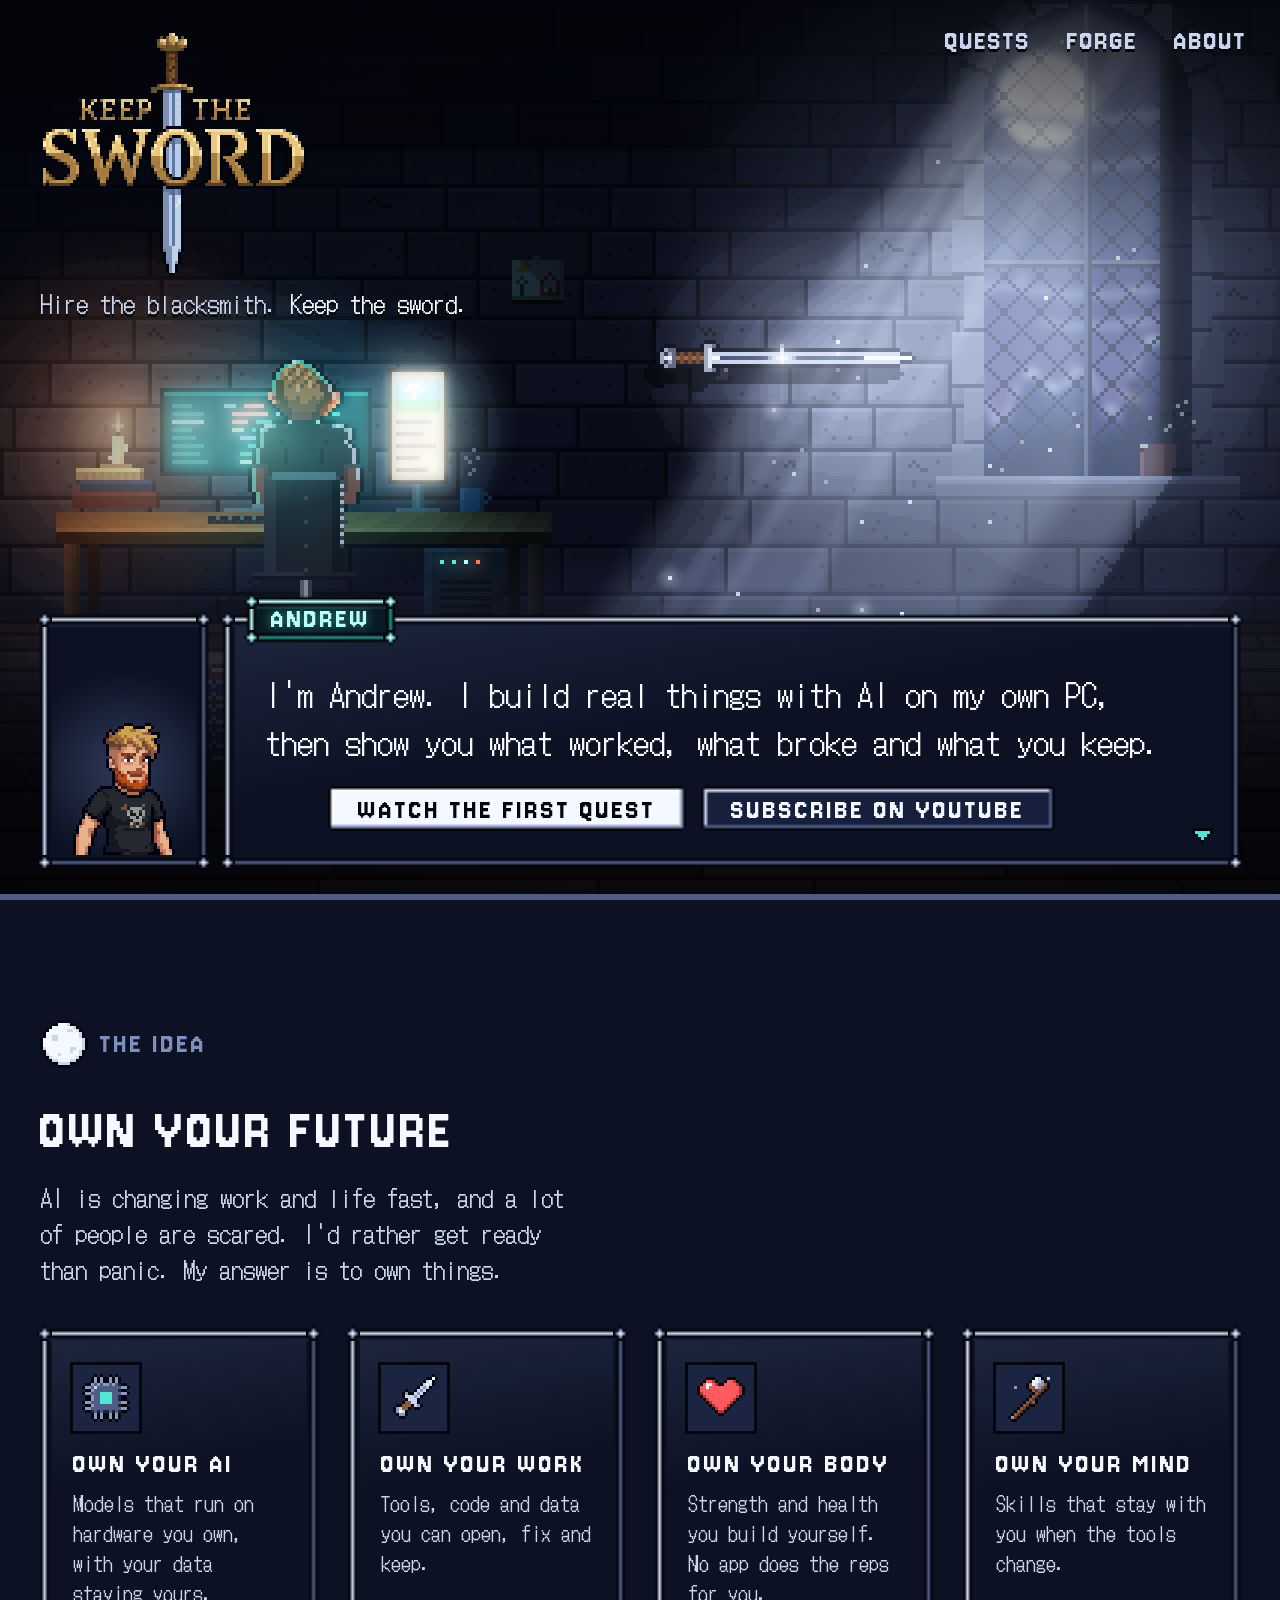
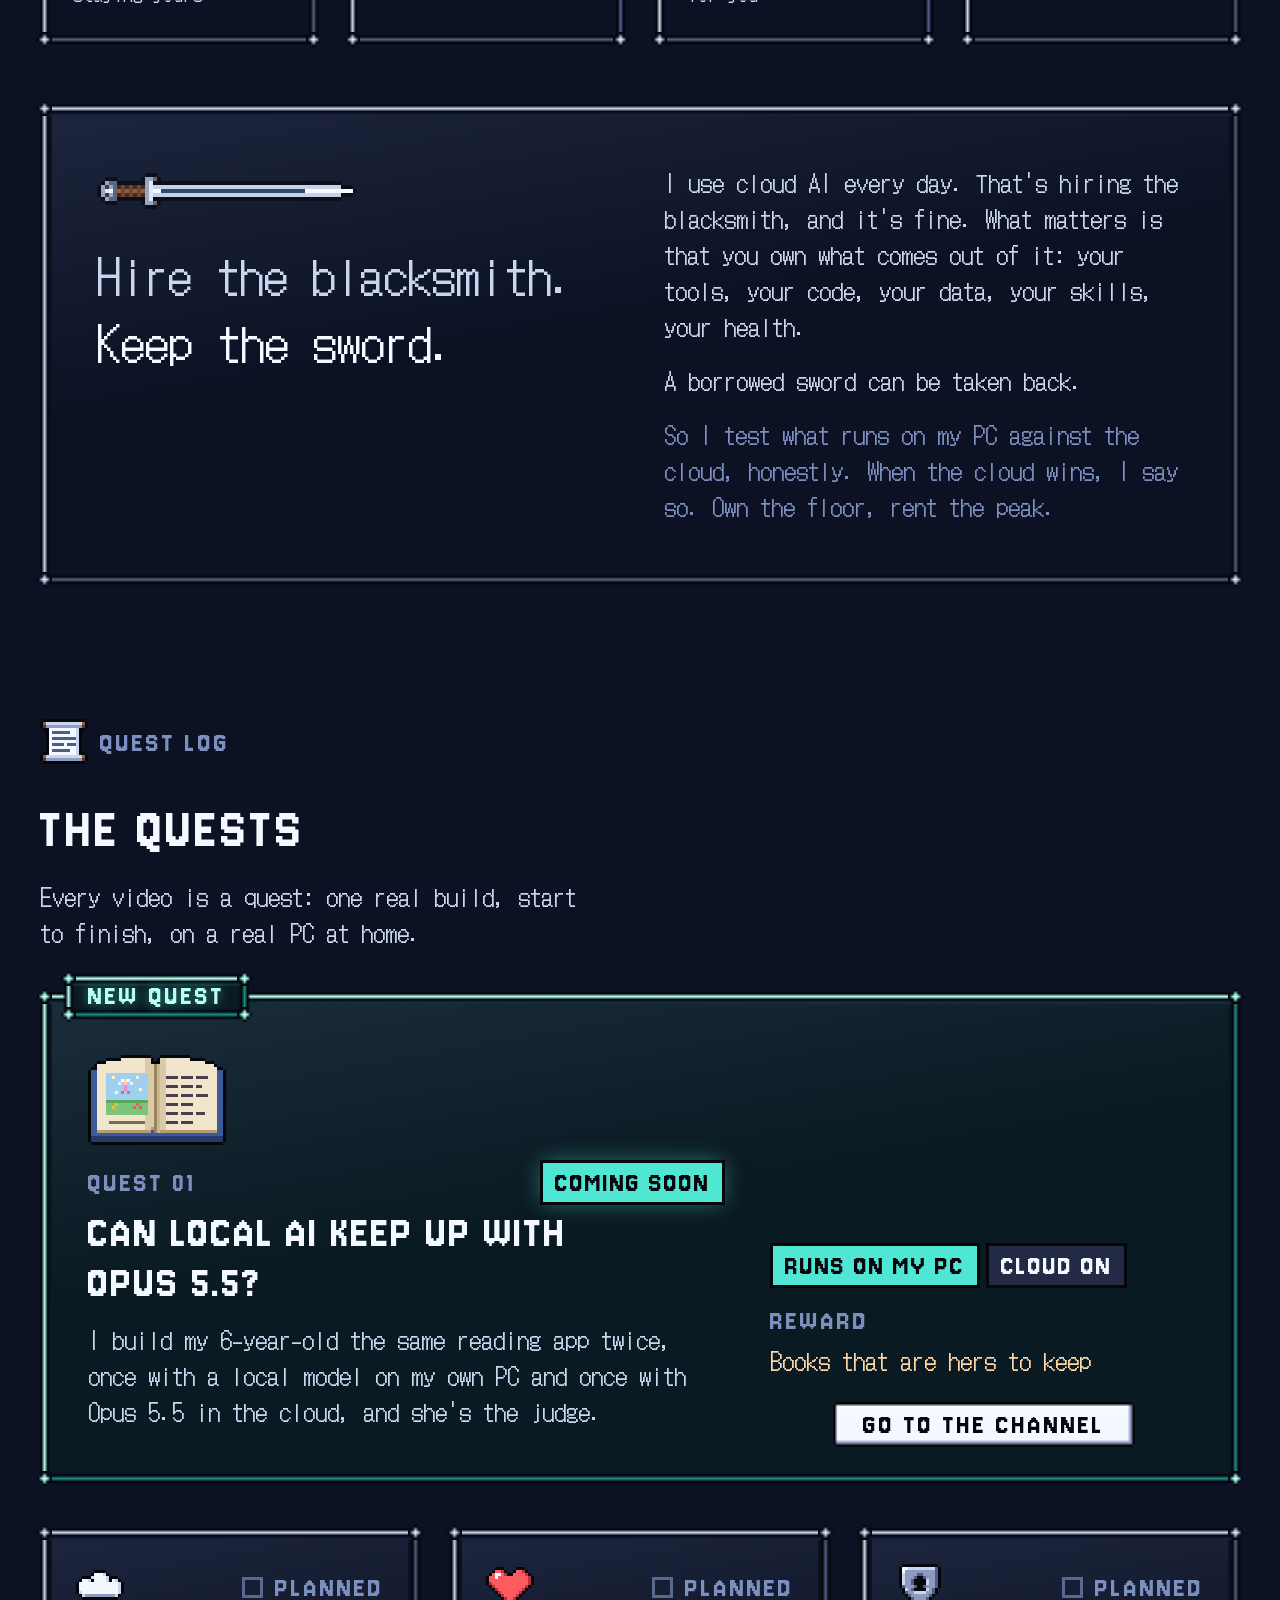
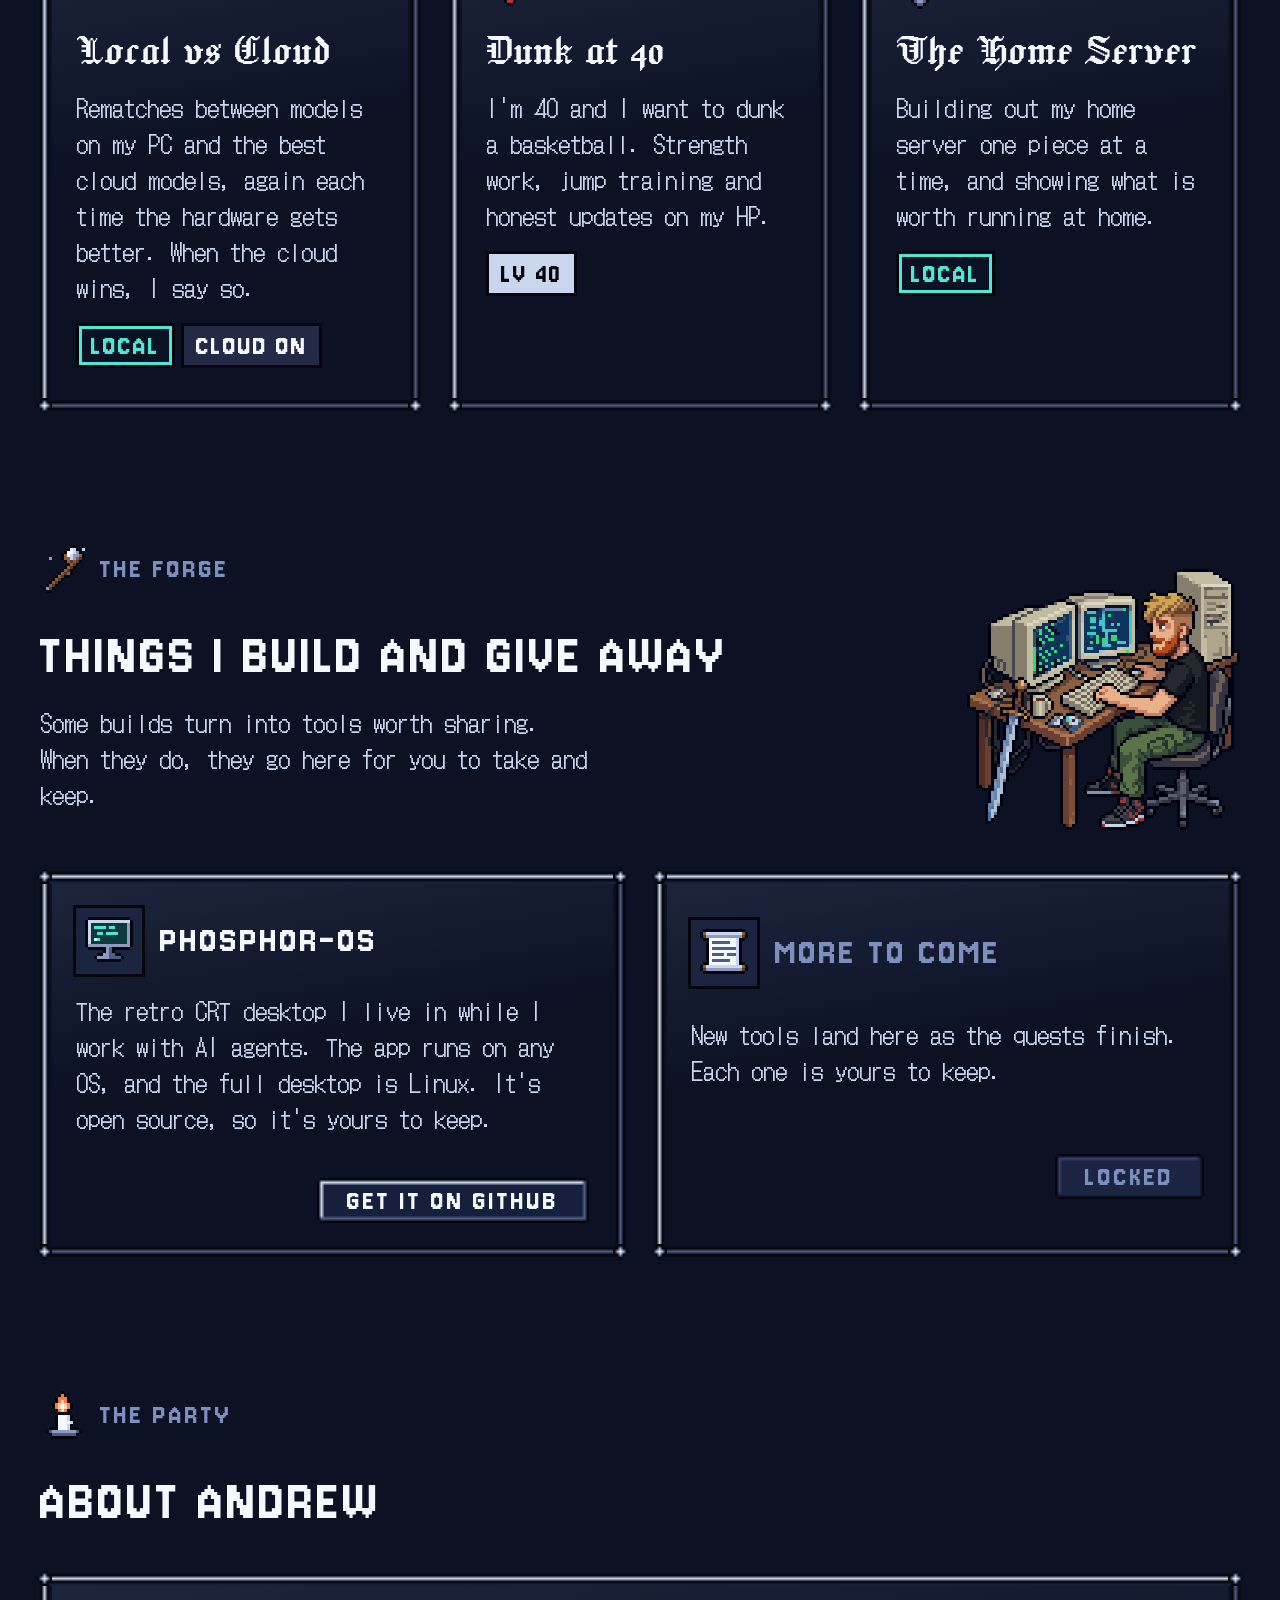
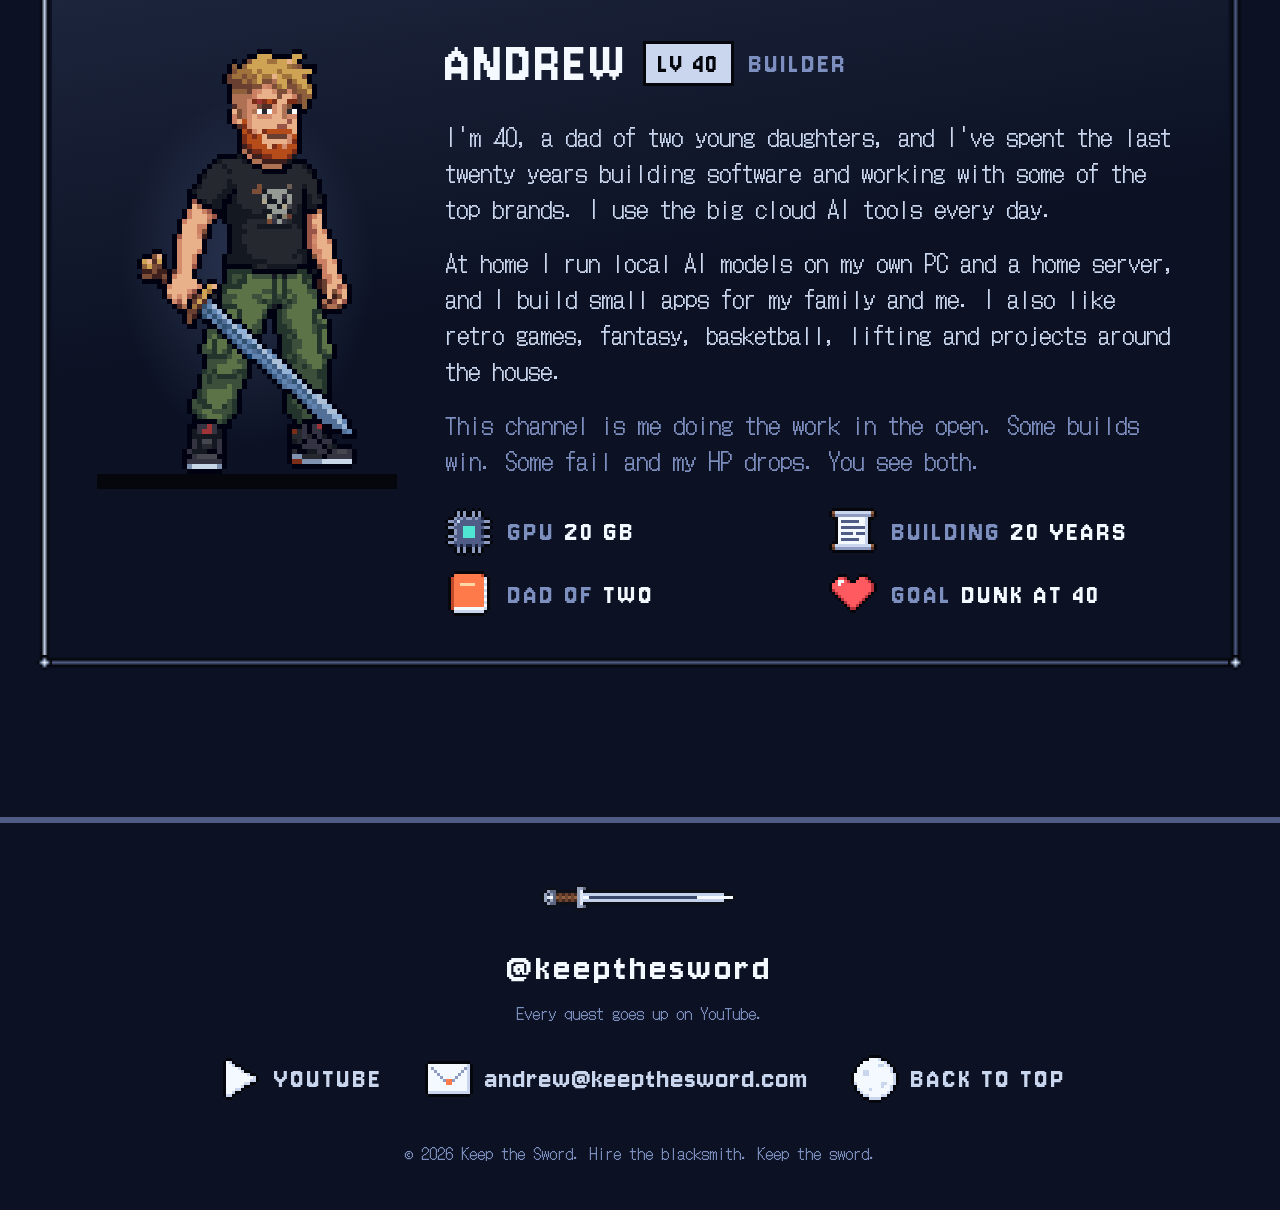
==== commit 45ac6c2b: "Launch prep: brass logo, sprite v9, Keep the sword, GitHub Pages ready - Hero, og image and icons us" ====
--- a/index.html
+++ b/index.html
@@ -3,22 +3,22 @@
 <head>
 <meta charset="utf-8">
 <meta name="viewport" content="width=device-width, initial-scale=1">
-<title>Keep the Sword: hire the blacksmith, own the sword</title>
+<title>Keep the Sword: hire the blacksmith, keep the sword</title>
 <meta name="description" content="Andrew builds real things with AI on his own PC at home, and shows what worked, what broke and what you get to keep. Own your AI, your work, your body and your mind.">
 <link rel="canonical" href="https://keepthesword.com/">
 <meta name="theme-color" content="#0c1224">
 <meta property="og:type" content="website">
 <meta property="og:site_name" content="Keep the Sword">
 <meta property="og:title" content="Keep the Sword">
-<meta property="og:description" content="Hire the blacksmith. Own the sword. Real builds with AI on a real PC at home.">
+<meta property="og:description" content="Hire the blacksmith. Keep the sword. Real builds with AI on a real PC at home.">
 <meta property="og:url" content="https://keepthesword.com/">
 <meta property="og:image" content="https://keepthesword.com/assets/og-image.png">
 <meta property="og:image:width" content="1200">
 <meta property="og:image:height" content="630">
-<meta property="og:image:alt" content="Pixel art of Andrew at his PC in a moonlit stone keep, a sword on the wall in the moonbeam, and the words Keep the Sword.">
+<meta property="og:image:alt" content="The Keep the Sword logo in brass pixel letters with a sword through them, over a moonlit stone keep where Andrew works at his PC. Hire the blacksmith. Keep the sword.">
 <meta name="twitter:card" content="summary_large_image">
 <meta name="twitter:title" content="Keep the Sword">
-<meta name="twitter:description" content="Hire the blacksmith. Own the sword. Real builds with AI on a real PC at home.">
+<meta name="twitter:description" content="Hire the blacksmith. Keep the sword. Real builds with AI on a real PC at home.">
 <meta name="twitter:image" content="https://keepthesword.com/assets/og-image.png">
 <link rel="icon" href="favicon.ico" sizes="16x16 32x32 48x48">
 <link rel="icon" href="assets/icons/icon-192.png" type="image/png" sizes="192x192">
@@ -104,26 +104,25 @@
     <ul class="topnav">
       <li><a href="#quests">Quests</a></li>
       <li><a href="#forge">Forge</a></li>
-      <li><a href="#letter">Letter</a></li>
       <li><a href="#about">About</a></li>
     </ul>
   </nav>
 
   <div class="title">
-    <h1><img class="wm" src="assets/img/ui/wordmark-v3.png" alt="Keep the Sword" width="98" height="48"></h1>
-    <p class="tagline">Hire the blacksmith. <b>Own the sword.</b></p>
+    <h1><img class="logo" src="assets/img/ui/kts-logo.png" alt="Keep the Sword" width="89" height="82"></h1>
+    <p class="tagline">Hire the blacksmith. <b>Keep the sword.</b></p>
   </div>
 
   <section class="intro" aria-label="Hello from Andrew">
     <div class="wrap dialog">
-      <div class="win portrait"><img src="assets/img/ui/andrew-v8-bust.png" alt="Andrew as a pixel sprite: short blond hair, a ginger beard, a black tee." width="44" height="40"></div>
+      <div class="win portrait"><img src="assets/img/ui/andrew-v9-portrait.png" alt="Andrew as a pixel sprite: messy dirty blond hair, a ginger beard, a black tee." width="34" height="44"></div>
       <div class="win say has-tab">
         <span class="tab">Andrew</span>
         <p>I'm Andrew. I build real things with AI on my own PC, then show you what worked, what broke and what you keep.</p>
         <ul class="menu">
-          <!-- TODO: point at the first video once it is live -->
-          <li><a class="btn btn-primary" href="#quest-book-forge"><span>Watch the first quest</span></a></li>
-          <li><a class="btn" href="https://www.youtube.com/@keepthesword" rel="me"><span>Subscribe on YouTube</span></a></li>
+          <!-- VIDEO-1-URL: swap this href for the video 1 URL when it is live (the same swap is in #quest-01). -->
+          <li><a class="btn btn-primary" href="https://www.youtube.com/@keepthesword" data-swap="video-1"><span>Watch the first quest</span></a></li>
+          <li><a class="btn" href="https://www.youtube.com/@keepthesword?sub_confirmation=1" rel="me"><span>Subscribe on YouTube</span></a></li>
         </ul>
         <a class="more" href="#thesis"><img src="assets/img/ui/next.png" alt="More" width="7" height="5"></a>
       </div>
@@ -167,7 +166,7 @@
       <div class="win smith">
         <div>
           <img class="sword" src="assets/img/ui/sword-A-sym.png" alt="" width="66" height="9">
-          <blockquote><p>Hire the blacksmith.<br><b>Own the sword.</b></p></blockquote>
+          <blockquote><p>Hire the blacksmith.<br><b>Keep the sword.</b></p></blockquote>
         </div>
         <div>
           <p>I use cloud AI every day. That's hiring the blacksmith, and it's fine. What matters is that you own what comes out of it: your tools, your code, your data, your skills, your health.</p>
@@ -187,21 +186,24 @@
       </header>
 
       <div class="grid grid-q">
-        <article class="win active has-tab quest feature" id="quest-book-forge" aria-labelledby="q1">
+        <article class="win active has-tab quest feature" id="quest-01" aria-labelledby="q1">
           <span class="tab">New quest</span>
           <div class="q-main">
             <img class="book" src="assets/img/ui/storybook.png" alt="" width="46" height="31">
-            <div class="quest-meta"><span class="label">Quest 01</span><span class="chip chip-now">Now</span></div>
-            <h3 class="quest-title" id="q1">The Book Forge</h3>
-            <p>I build my 6-year-old a reading app with only local AI. Books at her level, about things she loves. Then the same build in the cloud, and an honest talk about why own anything.</p>
+            <div class="quest-meta"><span class="label">Quest 01</span><span class="chip chip-now">Coming soon</span></div>
+            <h3 class="quest-title caps" id="q1">Can Local AI Keep Up With Opus&nbsp;5.5?</h3>
+            <p>I build my 6-year-old the same reading app twice, once with a local model on my own PC and once with Opus 5.5 in the cloud, and she's the judge.</p>
           </div>
           <div class="q-side">
-            <ul class="chips" role="list"><li class="chip chip-pc">Runs on my PC</li><li class="chip">Cloud <span class="off">Off</span></li></ul>
+            <ul class="chips" role="list"><li class="chip chip-pc">Runs on my PC</li><li class="chip">Cloud on</li></ul>
             <div class="reward">
               <span class="label">Reward</span>
               <p class="warm">Books that are hers to keep</p>
-              <p class="label soon">First video coming soon</p>
             </div>
+            <ul class="menu">
+              <!-- VIDEO-1-URL: swap this href for the video 1 URL when it is live, and the label to "Watch it". -->
+              <li><a class="btn btn-primary" href="https://www.youtube.com/@keepthesword" data-swap="video-1"><span>Go to the channel</span></a></li>
+            </ul>
           </div>
         </article>
 
@@ -231,11 +233,14 @@
 
   <section id="forge" aria-labelledby="forge-h">
     <div class="wrap">
+      <div class="forge-top">
       <header class="sec-head">
         <p class="label label-ico"><img class="ico" src="assets/img/icons/staff.png" alt="" width="16" height="16">The forge</p>
         <h2 class="h2" id="forge-h">Things I build and give away</h2>
         <p class="lead">Some builds turn into tools worth sharing. When they do, they go here for you to take and keep.</p>
       </header>
+      <div class="desk"><img src="assets/img/ui/andrew-v9-desk.png" alt="Andrew as a pixel sprite at his desk, typing at two old CRT monitors, his sword leaning on the desk." width="91" height="87"></div>
+      </div>
 
       <div class="grid grid-2">
         <article class="win tool" aria-labelledby="t1">
@@ -243,10 +248,9 @@
             <div class="tile"><img class="ico" src="assets/img/icons/monitor.png" alt="" width="16" height="16"></div>
             <h3 class="name" id="t1">Phosphor-OS</h3>
           </div>
-          <p>The custom retro desktop I run on my home PC, with an amber CRT terminal look. Free to take and change.</p>
+          <p>The retro CRT desktop I live in while I work with AI agents. The app runs on any OS, and the full desktop is Linux. It's open source, so it's yours to keep.</p>
           <ul class="menu">
-            <!-- TODO: link to the Phosphor-OS page or repo when it is public -->
-            <li><a class="btn" href="#todo-phosphor-os"><span>Take a look</span></a></li>
+            <li><a class="btn" href="https://github.com/CreativLLC/phosphor-os"><span>Get it on GitHub</span></a></li>
           </ul>
         </article>
 
@@ -264,28 +268,6 @@
     </div>
   </section>
 
-  <section id="letter" aria-labelledby="letter-h">
-    <div class="wrap">
-      <div class="win letter">
-        <div class="tile-big"><img src="assets/img/icons/letter.png" alt="" width="16" height="16"></div>
-        <div>
-          <p class="label">The letter</p>
-          <h2 class="h2" id="letter-h">Get the letter</h2>
-          <p class="lead">A short email when a new quest is out. No spam. Leave any time.</p>
-        </div>
-        <!-- TODO: no backend yet. Set action to the mail provider's endpoint and remove data-todo. -->
-        <form class="signup" action="#" method="post" data-todo="signup" novalidate>
-          <label class="label" for="email">Your email</label>
-          <div class="row">
-            <input class="field" id="email" name="email" type="email" autocomplete="email" inputmode="email" placeholder="you@example.com" required>
-            <ul class="menu"><li><button class="btn btn-primary" type="submit"><span>Sign up</span></button></li></ul>
-          </div>
-          <p class="form-note dim" id="form-note" role="status" aria-live="polite"></p>
-        </form>
-      </div>
-    </div>
-  </section>
-
   <section id="about" aria-labelledby="about-h">
     <div class="wrap">
       <header class="sec-head">
@@ -293,15 +275,15 @@
         <h2 class="h2" id="about-h">About Andrew</h2>
       </header>
       <div class="win party">
-        <div class="stage"><img src="assets/img/ui/andrew-v8.png" alt="Andrew as a pixel sprite: short blond hair, a short ginger beard, a black tee, olive cargo pants and white sneakers, holding a sword point down." width="44" height="75"></div>
+        <div class="stage"><img src="assets/img/ui/andrew-v9-idle.png" alt="Andrew as a pixel sprite: messy dirty blond hair, a ginger beard, a black tee, olive cargo pants and dark sneakers, holding a sword point down." width="44" height="85"></div>
         <div>
           <div class="who"><span class="big">Andrew</span><span class="chip chip-lv">LV 40</span><span class="label">Builder</span></div>
-          <p>I'm 40, a dad of two young daughters, and I've built software for 21 years. My day job is in AI consulting, so I use AI tools all day.</p>
+          <p>I'm 40, a dad of two young daughters, and I've spent the last twenty years building software and working with some of the top brands. I use the big cloud AI tools every day.</p>
           <p>At home I run local AI models on my own PC and a home server, and I build small apps for my family and me. I also like retro games, fantasy, basketball, lifting and projects around the house.</p>
           <p class="dim">This channel is me doing the work in the open. Some builds win. Some fail and my HP drops. You see both.</p>
           <ul class="stats" role="list">
             <li><img class="ico" src="assets/img/icons/chip.png" alt="" width="16" height="16"><span class="label">GPU <b>20 GB</b></span></li>
-            <li><img class="ico" src="assets/img/icons/quest.png" alt="" width="16" height="16"><span class="label">Building <b>21 years</b></span></li>
+            <li><img class="ico" src="assets/img/icons/quest.png" alt="" width="16" height="16"><span class="label">Building <b>20 years</b></span></li>
             <li><img class="ico" src="assets/img/icons/book.png" alt="" width="16" height="16"><span class="label">Dad of <b>two</b></span></li>
             <li><img class="ico" src="assets/img/icons/heart.png" alt="" width="16" height="16"><span class="label">Goal <b>dunk at 40</b></span></li>
           </ul>
@@ -316,7 +298,7 @@
   <div class="wrap">
     <img class="sword" src="assets/img/ui/sword-A-sym.png" alt="" width="66" height="9">
     <p class="handle">@keepthesword</p>
-    <p class="small">Same name on YouTube and the socials.</p>
+    <p class="small">Every quest goes up on YouTube.</p>
     <nav aria-label="Elsewhere">
       <ul>
         <li><a href="https://www.youtube.com/@keepthesword" rel="me"><img class="ico" src="assets/img/icons/play.png" alt="" width="16" height="16">YouTube</a></li>
@@ -324,7 +306,7 @@
         <li><a href="#top"><img class="ico" src="assets/img/icons/moon.png" alt="" width="16" height="16">Back to top</a></li>
       </ul>
     </nav>
-    <p class="small">&copy; 2026 Keep the Sword. Hire the blacksmith. Own the sword.</p>
+    <p class="small">&copy; 2026 Keep the Sword. Hire the blacksmith. Keep the sword.</p>
   </div>
 </footer>
 
--- a/assets/css/site.css
+++ b/assets/css/site.css
@@ -144,7 +144,7 @@
   --s: 4;          /* whole-number scale of the scene art */
   --fx: 194;       /* hero-space x at the centre of the view */
   --vb: 222;       /* hero-space y at the bottom of the view */
-  position: relative; height: 630px; overflow: hidden; isolation: isolate; background: var(--k-abyss);
+  position: relative; height: 700px; overflow: hidden; isolation: isolate; background: var(--k-abyss);
 }
 .scene > .l {
   position: absolute; display: block;
@@ -209,11 +209,11 @@
 }
 .topnav a:hover { color: var(--k-moonwhite); }
 .title {
-  position: absolute; z-index: 4; left: 0; right: 0; top: 72px; text-align: center;
+  position: absolute; z-index: 4; left: 0; right: 0; top: 48px; text-align: center;
   padding: 0 var(--ks-edge);
 }
 .title h1 { margin: 0; line-height: 0; }
-.title .wm { width: 294px; height: 144px; }            /* wordmark 98 x 48 art at 3x */
+.title .logo { width: 267px; height: 246px; }         /* logo 89 x 82 art at 3x */
 .tagline {
   margin: 12px auto 0; max-width: 20ch; font: 24px/1.25 var(--k-font-body); color: var(--k-steel-light);
   text-shadow: var(--k-text-shadow);
@@ -243,9 +243,9 @@
   .hero { height: clamp(690px, 100svh, 1035px); }
   .scene { --fx: 280; --vb: 276; position: absolute; inset: 0; height: auto; }
   .topnav { justify-content: flex-end; top: 21px; gap: 6px 30px; }
-  .title { left: max(var(--ks-edge), (100% - var(--ks-wrap)) / 2); right: auto; top: 72px; text-align: left; padding: 0; }
-  .title .wm { width: 392px; height: 192px; }           /* 4x */
-  .tagline { margin: 18px 0 0; max-width: none; font-size: 32px; text-shadow: 0 4px 0 var(--k-abyss); }
+  /* The logo sits above the desk in the scene: 3x by default, 4x on tall screens, 2x on short ones. */
+  .title { left: max(var(--ks-edge), (100% - var(--ks-wrap)) / 2); right: auto; top: 30px; text-align: left; padding: 0; }
+  .tagline { margin: 12px 0 0; max-width: none; font-size: 24px; }
   .intro { position: absolute; left: 0; right: 0; bottom: 33px; margin: 0; }
   .dialog { grid-template-columns: auto 1fr; }
   .portrait {
@@ -255,15 +255,19 @@
       var(--k-night);
     background-clip: padding-box;
   }
-  .portrait img { width: 132px; height: 120px; }       /* bust 44 x 40 at 3x */
+  .portrait img { width: 102px; height: 132px; }       /* v9 status portrait 34 x 44 at 3x */
   .say { padding: 42px 30px 24px; }
   .say p { max-width: 56ch; }
   .say .menu { flex-direction: row; align-items: center; }
 }
-@media (min-width: 760px) and (max-height: 860px) {
-  .title { top: 66px; }
-  .title .wm { width: 294px; height: 144px; }          /* 3x on short screens */
-  .tagline { margin-top: 12px; font-size: 24px; text-shadow: var(--k-text-shadow); }
+@media (min-width: 760px) and (min-height: 1000px) {
+  .title { top: 60px; }
+  .title .logo { width: 356px; height: 328px; }        /* 4x on tall screens */
+  .tagline { margin-top: 18px; font-size: 32px; text-shadow: 0 4px 0 var(--k-abyss); }
+}
+@media (min-width: 760px) and (max-height: 800px) {
+  .title { top: 24px; }
+  .title .logo { width: 178px; height: 164px; }        /* 2x on short screens */
 }
 @media (min-width: 1921px) { .scene { --s: 5; } }
 
@@ -314,7 +318,9 @@
 
 /* quest cards */
 .grid-q { grid-template-columns: minmax(0, 1fr); }
-.quest .soon { color: var(--k-steel-light); }
+/* Jacquard draws "AI" like "XI", so a quest title with AI in it uses Jersey caps instead. */
+.quest-title.caps { font: 48px/1.05 var(--k-font-label); letter-spacing: 2px; text-transform: uppercase; }
+@media (max-width: 759px) { .quest-title.caps { font-size: 40px; } }
 @media (min-width: 900px) {
   .quest.feature { display: grid; grid-template-columns: 3fr 2fr; gap: 0 48px; align-items: end; padding: 48px 36px 24px; }
 }
@@ -327,11 +333,18 @@
 .quest .book { width: 138px; height: 93px; display: block; margin: 0 0 18px; }   /* storybook 46 x 31 at 3x */
 .quest-meta { display: flex; justify-content: space-between; align-items: center; gap: 12px; flex-wrap: wrap; }
 .reward { margin-top: auto; }
+.q-side .menu { margin-top: 24px; }
 .reward .label { display: block; margin-bottom: 6px; }
 .status { display: inline-flex; align-items: center; gap: 12px; }
 .status img { width: 21px; height: 21px; }           /* the to-do box 7 x 7 at 3x */
 
 /* the forge */
+.forge-top { display: grid; gap: 0 48px; margin-bottom: 42px; }
+.forge-top .sec-head { margin-bottom: 0; }
+.desk { line-height: 0; }
+.desk img { width: 273px; height: 261px; }            /* v9 desk 91 x 87 art at 3x */
+@media (max-width: 759px) { .desk { margin-top: 30px; } }
+@media (min-width: 760px) { .forge-top { grid-template-columns: 1fr auto; align-items: end; } }
 .tool { display: grid; gap: 18px; }
 .tool .head { display: flex; align-items: center; gap: 18px; }
 .tool .tile { display: grid; place-items: center; width: 66px; height: 66px; background: var(--k-stone); box-shadow: 0 0 0 3px var(--k-abyss); flex: none; }
@@ -341,37 +354,15 @@
 .tool.locked .name { color: var(--k-mist); }
 .tool .menu { margin-top: 6px; }
 
-/* the letter */
-.letter { padding: 42px 24px 30px; }
-.signup { display: grid; gap: 12px; max-width: 690px; }
-.signup label { display: block; }
-.signup .row { display: grid; gap: 18px; }
-.field {
-  height: 54px; width: 100%; padding: 0 15px;
-  font: 20px var(--k-font-body); color: var(--k-moonwhite);
-  background: var(--k-abyss); border: 3px solid var(--k-steel-shade); border-radius: 0;
-  box-shadow: inset 0 3px 0 var(--k-abyss);
-}
-.field::placeholder { color: var(--k-mist); opacity: 1; }
-.field:focus-visible { outline: 3px solid var(--k-moonwhite); outline-offset: 3px; border-color: var(--k-steel-light); }
-.form-note { min-height: 30px; margin: 6px 0 0; font-size: 20px; }
-@media (min-width: 760px) {
-  .letter { padding: 54px 48px 36px; display: grid; grid-template-columns: auto 1fr; gap: 0 36px; }
-  .letter .tile-big { grid-row: 1 / span 3; }
-  .signup .row { grid-template-columns: 1fr auto; align-items: center; }
-}
-.tile-big { display: grid; place-items: center; width: 102px; height: 102px; background: var(--k-stone); box-shadow: 0 0 0 3px var(--k-abyss); margin-bottom: 24px; }
-.tile-big img { width: 64px; height: 64px; }          /* letter icon at 4x */
-
 /* about: the party window */
 .party { display: grid; gap: 30px; padding: 42px 24px 24px; }
 .party .stage {
-  display: flex; align-items: flex-end; justify-content: center; min-height: 405px; padding-bottom: 15px;
+  display: flex; align-items: flex-end; justify-content: center; min-height: 455px; padding-bottom: 15px;
   background:
     radial-gradient(ellipse 60% 55% at 50% 52%, rgba(150, 175, 240, .2) 0, rgba(150, 175, 240, 0) 70%),
     linear-gradient(180deg, transparent calc(100% - 15px), var(--k-abyss) calc(100% - 15px));
 }
-.party .stage img { width: 220px; height: 375px; }   /* sprite 44 x 75 at 5x */
+.party .stage img { width: 220px; height: 425px; }   /* v9 idle 44 x 85 at 5x */
 .party .who { display: flex; flex-wrap: wrap; align-items: center; gap: 12px 18px; margin-bottom: 24px; }
 .party .who .big { font: var(--ks-h2)/1 var(--k-font-label); letter-spacing: 3px; color: var(--k-moonwhite); text-transform: uppercase; }
 .stats { list-style: none; margin: 30px 0 0; padding: 0; display: grid; gap: 15px 30px; }
@@ -399,5 +390,5 @@
 /* 404 */
 .lost { min-height: 100svh; display: grid; place-items: center; padding: 60px var(--ks-edge); }
 .lost .win { max-width: 720px; width: 100%; display: grid; gap: 24px; justify-items: center; text-align: center; padding: 48px 24px 36px; }
-.lost .pose { width: 220px; height: 375px; }
+.lost .pose { width: 225px; height: 425px; }      /* v9 nervous 45 x 85 at 5x */
 .lost .menu { padding-left: 0; }
